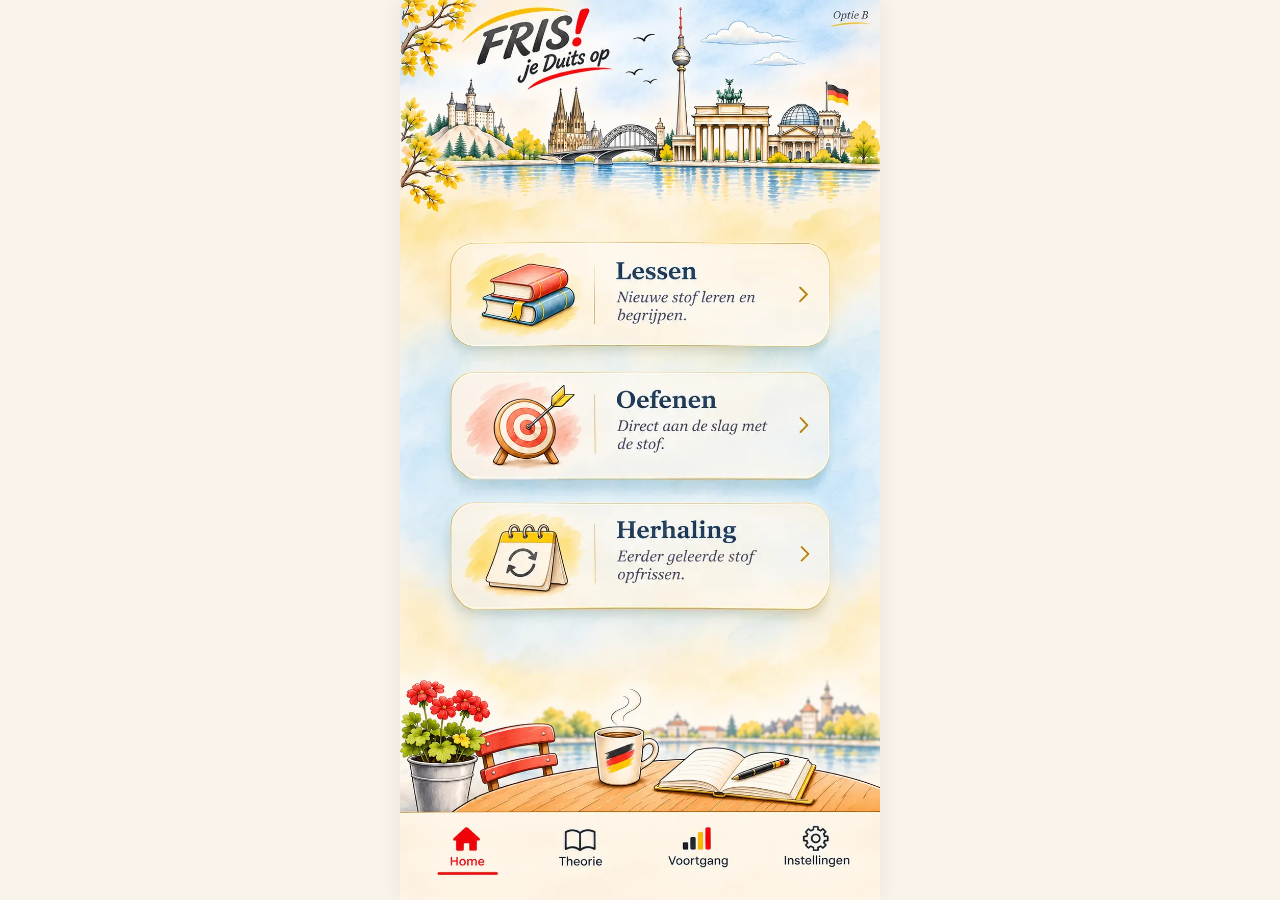
==== preview/optie-b/index.html @ 2704465d "Restore approved FRIS A and B layouts; revert unintended visual redesign" ====
<!doctype html>
<html lang="nl">
<head>
<meta charset="utf-8">
<meta name="viewport" content="width=device-width,initial-scale=1">
<meta name="color-scheme" content="light">
<title>FRIS! je Duits op — Optie B</title>
<style>
:root{font-family:Arial,Helvetica,sans-serif;color:#181818;background:#f2f0e9;font-synthesis:none}
*{box-sizing:border-box}body{margin:0;min-height:100dvh;display:flex;justify-content:center;align-items:flex-start}
.phone{width:min(100%,480px);min-height:100dvh;background:#fffaf1;display:flex;flex-direction:column;overflow:hidden;box-shadow:0 0 40px #0001}
button,select{font:inherit}button{cursor:pointer}button:focus-visible,select:focus-visible{outline:3px solid #e8b500;outline-offset:3px}
header.hero{height:clamp(216px,58vw,282px);max-height:282px;position:relative;overflow:hidden;flex-shrink:0;background:#fffaf1}
.hero-art{width:100%;height:100%;display:block}
.brand{position:absolute;z-index:2;left:15%;top:6%;transform:rotate(-7deg);line-height:.9;white-space:nowrap}
.brand strong{font-family:Arial Black,Arial,sans-serif;font-weight:1000;font-style:italic;font-size:clamp(42px,11vw,66px);letter-spacing:-4px;text-shadow:1px 1px #222}
.brand strong i{color:#df1014;font-style:normal}.brand small{display:block;margin:4px 0 0 33%;font-family:"Segoe Print","Comic Sans MS",cursive;font-weight:900;font-style:italic;font-size:clamp(16px,5vw,24px);transform:rotate(-3deg)}.brand:before{content:"";position:absolute;top:-6px;left:-17px;width:80%;height:13px;border-top:7px solid #ffbf00;border-radius:75% 65% 0 0;transform:rotate(-6deg)}.brand:after{content:"";position:absolute;bottom:-10px;left:36%;width:64%;height:10px;border-top:5px solid #e51b23;border-radius:70% 40% 0 0;transform:rotate(-7deg)}
main{flex:1;min-height:0;padding:0;display:flex;flex-direction:column}
.home-panel{display:flex;flex-direction:column;flex:1;min-height:0}
.greeting{text-align:center;padding:7px 14px 5px}.greeting h1{font-family:"Segoe Script","Segoe Print","Brush Script MT","Comic Sans MS",cursive;font-size:clamp(34px,9vw,51px);font-style:italic;line-height:1.3;margin:0;color:#0b0b0b;font-weight:900;letter-spacing:-2px}.greeting h1:after{content:"";display:block;width:34%;border-top:5px solid #e52222;margin:-1px auto 5px;transform:rotate(-4deg);border-radius:100%}.greeting p{font-size:clamp(13px,3.5vw,17px);color:#444;margin:4px 0 0;line-height:1.4}
.home-actions{display:grid;grid-template-columns:repeat(3,minmax(0,1fr));gap:0;padding:18px 10px 8px;align-items:start}
.home-action{display:flex;flex-direction:column;align-items:center;min-width:0;border:0;background:transparent;color:#0b0b0b;padding:0 2px;gap:3px}
.home-action:hover .tile-illustration{transform:scale(1.055)}.home-action:active .tile-illustration{transform:scale(.97)}
.tile-illustration{width:100%;height:clamp(104px,31vw,150px);transition:transform .15s;display:block;filter:drop-shadow(1px 2px 0 #7772)}
.tile-label{font-family:"Segoe Script","Segoe Print","Brush Script MT","Comic Sans MS",cursive;font-size:clamp(21px,5.8vw,31px);font-style:italic;font-weight:900;white-space:nowrap;letter-spacing:-1px;line-height:1.3}
.tile-underline{height:5px;width:68%;border-top:5px solid #f8b900;border-radius:100%;transform:rotate(-4deg)}.home-action.red .tile-underline{border-color:#eb2629}
.progress-wrap{display:flex;align-items:center;gap:10px;padding:13px 28px 5px;margin-top:auto}
.progress-label{white-space:nowrap;font-size:clamp(12px,3.2vw,16px);color:#454545}.progress-track{flex:1;min-width:30px;height:11px;border-radius:12px;background:#d9d6d1;overflow:hidden}.progress-fill{height:100%;width:9%;background:#ffc400;border-radius:12px}.progress-value{font-weight:900;font-size:21px;min-width:42px;text-align:right}
.footer-illustration{height:clamp(130px,37vw,188px);width:100%;display:block;margin-top:5px}
.nav{display:grid;grid-template-columns:repeat(5,minmax(0,1fr));gap:0;background:#fffaf3;border-top:1px solid #e0d5c3;padding:9px 6px max(8px,env(safe-area-inset-bottom));flex-shrink:0}
.nav button{min-width:0;border:0;background:transparent;color:#111;display:flex;flex-direction:column;align-items:center;gap:2px;padding:2px 0 5px;font-size:clamp(10px,2.9vw,14px);font-weight:600;position:relative}
.nav button svg{width:clamp(25px,7vw,35px);height:clamp(25px,7vw,35px);stroke:#131313;stroke-width:2;fill:none;stroke-linecap:round;stroke-linejoin:round}
.nav button.active{color:#e11b20}.nav button.active svg{stroke:#e11b20;fill:#e11b20}.nav button.active:after{content:"";position:absolute;bottom:-4px;height:4px;width:75%;background:#e11b20;border-radius:5px}
.nav button[data-nav="progress"] svg rect:nth-child(2){fill:#f5b900;stroke:#f5b900}.nav button[data-nav="progress"] svg rect:nth-child(3){fill:#e11b20;stroke:#e11b20}
.page-inner{padding:20px 22px;flex:1}.page-inner h1{font-size:24px;margin:0 0 17px}.back{border:0;background:none;padding:5px 0 17px;color:#5d5851;font-size:15px}
.skill{width:100%;display:flex;align-items:center;gap:15px;border:1px solid #ded8cb;border-radius:12px;background:#fff;padding:13px;text-align:left;font-size:17px;font-weight:700;margin-bottom:10px;color:#292929}.skill:hover{background:#fff3d4}.symbol{width:28px;display:flex;align-items:center;justify-content:center}.symbol svg{width:26px;height:26px}.chev{margin-left:auto;font-size:25px;color:#999}
.field{width:100%;padding:12px;border:1px solid #cfcac1;border-radius:9px;background:#fff;color:#272727;margin:0 0 14px}
.subtle{border:1px solid #e6dac2;background:#fff7e9;border-radius:10px;padding:13px;margin-bottom:16px}.subtle-header{display:flex;align-items:center;justify-content:space-between;gap:10px}.subtle-header strong{font-size:14px}.setting-mode{width:130px;background:white;border:1px solid #ddd1bd;border-radius:8px;padding:7px}
.extra{padding-top:12px}.extra label{font-size:13px;color:#555;display:block;margin:8px 0}.check-row{display:grid;grid-template-columns:1fr 1fr;gap:5px}.check-row label{margin:0;padding:6px;background:#fff;border:1px solid #eee}.check-row input{accent-color:#db1d21}
.primary{background:#da1c22;color:white;width:100%;border:0;border-radius:9px;padding:14px;font-weight:700}.summary{background:#fff2d8;border-radius:10px;padding:16px;line-height:1.8}.summary strong{display:block}.muted,.note,.tiny{color:#626262}.note{font-size:14px;line-height:1.5}.tiny{font-size:12px}
@media(min-width:650px){body{padding:18px}.phone{min-height:820px;border:1px solid #e3ded4;border-radius:20px}}
@media(max-height:710px){header.hero{height:190px}.home-actions{padding-top:5px}.tile-illustration{height:100px}.footer-illustration{height:110px}.greeting h1{font-size:34px}.greeting p{font-size:13px}}
</style>



<style id="approved-art">
header.hero{height:auto;aspect-ratio:1024/442;max-height:none;flex-shrink:0}
.hero-photo{display:block;width:100%;height:100%;object-fit:fill}
.home-panel{background:#fffaf1}
.home-actions{padding:12px 13px 8px;gap:4px}
.tile-illustration{width:100%;height:auto;aspect-ratio:341/274;object-fit:contain;filter:none}
.footer-illustration{display:block;width:100%;height:auto;aspect-ratio:1024/274;object-fit:cover;margin-top:5px}
.greeting{padding:8px 12px 0}
.greeting h1{font-family:"Segoe Script","Brush Script MT","Comic Sans MS",cursive;font-weight:900;font-style:italic;font-size:clamp(34px,9vw,52px)}
.tile-label{font-family:"Segoe Script","Brush Script MT","Comic Sans MS",cursive}
.home-action{min-height:0}
.progress-wrap{margin-top:auto;padding:14px 28px 9px}
@media(max-height:720px){header.hero{height:auto}.footer-illustration{height:auto}.tile-illustration{height:auto}}
</style>

<style id="navigation-art">
.nav{position:relative;display:grid;grid-template-columns:repeat(5,minmax(0,1fr));width:100%;height:auto;aspect-ratio:1024/141;padding:0;border:0;background:#fffaf3 url("../art/desk.webp") center/100% 100% no-repeat;gap:0}
.nav button{position:relative;height:100%;padding:0;background:transparent;border:0;border-radius:0;opacity:1;color:transparent}
.nav button svg,.nav button span{visibility:hidden}
.nav button.active{background:transparent;color:transparent}
.nav button.active:after{display:none}
.nav button:focus-visible{outline:3px solid #e51c23;outline-offset:-5px}
@media(min-width:650px){.nav{border-radius:0 0 18px 18px}}
</style>
<style id="clean-main-buttons">
/* Eenvoudige zelfstandige hoofdknoppen; header en footer blijven origineel. */
.home-actions{display:grid;grid-template-columns:repeat(3,minmax(0,1fr));gap:12px;padding:18px 17px 12px}
.home-action{display:flex;flex-direction:column;align-items:center;justify-content:center;gap:9px;min-width:0;min-height:143px;padding:13px 5px 12px;border:1.5px solid #ded6c4;border-radius:13px;background:#fffdf7;box-shadow:0 3px 0 #e8dfce;color:#242424}
.home-action:hover{background:#fff5df;border-color:#c9ae64}
.home-action:active{transform:translateY(2px);box-shadow:0 1px 0 #e8dfce}
.tile-icon{display:block;width:clamp(49px,15vw,66px);height:clamp(49px,15vw,66px);flex-shrink:0}
.tile-label{font-family:Arial,Helvetica,sans-serif;font-weight:750;font-style:normal;font-size:clamp(14px,3.7vw,18px);letter-spacing:0}
.tile-underline{width:32%;height:3px;border:0;background:#f0bd17;border-radius:4px;transform:none}
.home-action.red .tile-underline{background:#e12a2c}
@media(max-width:360px){.home-actions{gap:7px;padding-inline:10px}.home-action{min-height:121px;padding:9px 2px}.tile-icon{width:47px;height:47px}.tile-label{font-size:13px}}
@media(max-height:720px){.home-actions{padding-top:6px;padding-bottom:6px}.home-action{min-height:105px;gap:3px}.tile-icon{width:40px;height:40px}}
</style><style id="warm-reference-background">:root{background:#f3ebdf}.phone,.home-panel,header.hero{background-color:#fcf6eb}.page-inner{background-color:#fcf6eb}.home-action{background:#fff9ed}.home-action:hover{background:#fff0d3}</style><link rel="preconnect" href="https://fonts.googleapis.com">
<link rel="preconnect" href="https://fonts.gstatic.com" crossorigin>
<link href="https://fonts.googleapis.com/css2?family=Kaushan+Script&family=Roboto:wght@400;500&display=swap" rel="stylesheet">
<style id="reference-greeting-typography">
.greeting{padding:8px 8px 2px}
.greeting h1{
  font-family:"Caveat Brush","Segoe Print",cursive;
  font-size:clamp(43px,11vw,62px);
  font-weight:400;
  font-style:normal;
  letter-spacing:-.6px;
  line-height:1.12;
  transform:rotate(-1deg);
}
.greeting h1:after{width:30%;border-top:5px solid #e92327;margin:0 auto 8px;transform:rotate(-4deg)}
.greeting p{
  font-family:Roboto,Arial,Helvetica,sans-serif;
  font-weight:400;
  font-style:normal;
  font-size:clamp(13px,3.2vw,16px);
  letter-spacing:0;
  line-height:1.35;
  color:#444;
  margin:4px 0 0;
}
@media(max-height:710px){.greeting h1{font-size:clamp(39px,9vw,50px)}.greeting p{font-size:13px}}
</style>
<style id="footer-docking">
/* Footer rests directly on the five-button bottom bar, independent of viewport height. */
.phone{display:flex;flex-direction:column}
main#content{flex:1 1 auto;min-height:0;display:flex;flex-direction:column}
.home-panel{display:flex;flex-direction:column;flex:1}
.footer-illustration{display:block;width:100%;height:auto;flex-shrink:0;margin-top:auto;margin-bottom:0;vertical-align:bottom}
.nav{flex-shrink:0;margin-top:0}
@media(max-height:710px){.footer-illustration{margin-top:auto}}
</style><style id="reference-brush-lettering">
/* The sample uses broad, connected brush lettering, not block/Comic Sans. */
.greeting h1{
  font-family:"Kaushan Script","Segoe Script",cursive;
  font-size:clamp(38px,9.4vw,54px);
  font-weight:400;
  font-style:normal;
  letter-spacing:-1.4px;
  line-height:1.32;
  transform:rotate(-1.4deg);
  white-space:nowrap;
}
.tile-label{
  font-family:"Kaushan Script","Segoe Script",cursive;
  font-weight:400;
  font-style:normal;
  font-size:clamp(16px,4vw,22px);
  line-height:1.3;
  letter-spacing:-.7px;
  white-space:nowrap;
}
.greeting p{
  font-family:Roboto,Arial,Helvetica,sans-serif;
  font-weight:400;
  font-size:clamp(13px,3.2vw,16px);
  letter-spacing:0;
  transform:none;
}
@media(max-width:360px){
  .greeting h1{font-size:clamp(33px,9.2vw,40px)}
  .tile-label{font-size:clamp(14px,4vw,17px)}
}
</style><style id="exact-original-lettering">
/* Exact pixels of the original AI illustration, not an assumed font match. */
.greeting h1.exact-heading{display:block;width:52%;margin:0 auto 5px;line-height:0;transform:none;letter-spacing:normal;font-size:initial}
.greeting h1.exact-heading:after{display:none}
.greeting h1.exact-heading img{display:block;width:100%;height:auto}
.greeting p.exact-subtitle{display:block;width:91%;margin:4px auto 0;line-height:0;font-size:initial}
.greeting p.exact-subtitle img{display:block;width:100%;height:auto}
.home-action .tile-label.exact-label{display:block;width:100%;height:auto;line-height:0;white-space:normal}
.home-action .tile-label.exact-label img{display:block;width:100%;height:auto;object-fit:contain}
.home-action .tile-underline{display:none}
</style><style id="fris-approved-2026-home">
/* Screens are functional HTML. Only individual artwork sections use raster illustrations. */
:root {color-scheme:light;background:#f9f3eb}
html,body{margin:0;min-height:100%;background:#f9f3eb}
.phone{width:min(100%,480px);height:100dvh;min-height:0;display:flex;flex-direction:column;background:#fcf6ef}
header.hero{width:100%;height:auto;max-height:none;aspect-ratio:941/462;overflow:hidden;flex:0 0 auto;background:transparent}
header.hero .hero-photo{width:100%;height:100%;display:block;object-fit:fill}
main#content{flex:1 1 auto;min-height:0;overflow:auto;padding:0;display:flex;flex-direction:column;background:#fcf6ef}
.home-panel{display:flex;flex-direction:column;flex:1 0 auto;min-height:100%;background:#fcf6ef}
.home-top-space{height:clamp(28px,7dvh,86px);flex:0 0 auto}
.home-actions{display:grid;grid-template-columns:repeat(3,minmax(0,1fr));align-items:center;gap:0;width:100%;padding:0 11px;margin:0;background:transparent}
.home-action{display:block;width:100%;height:auto;min-width:0;min-height:0;border:0;border-radius:0;box-shadow:none;background:transparent;padding:0;margin:0;outline-offset:-3px;cursor:pointer;transform:none}
.home-action img{width:100%;height:auto;display:block;object-fit:contain;transition:transform .15s;filter:none}
.home-action:hover,.home-action:active{background:transparent;box-shadow:none;transform:none}
.home-action:hover img{transform:scale(1.02)}
.home-action:active img{transform:scale(.98)}
.home-fill-space{flex:1 0 12px;min-height:12px}
.home-footer{width:100%;height:auto;aspect-ratio:941/289;object-fit:cover;display:block;flex:0 0 auto;margin:0;padding:0;vertical-align:bottom}
.nav{width:100%;height:auto;aspect-ratio:941/215;flex:0 0 auto;display:grid;grid-template-columns:repeat(4,minmax(0,1fr));align-items:stretch;border:0;padding:0;margin:0;gap:0;border-radius:0;background:#fcf6ef}
.nav.on-home{background:#fcf6ef url("../art/2026-home-navigation.webp") center/100% 100% no-repeat}
.nav button{width:100%;height:100%;border:0;background:none;border-radius:0;opacity:1;display:flex;align-items:center;justify-content:center;gap:3px;flex-direction:column;color:#272a2b;font-size:clamp(11px,2.9vw,14px);font-weight:600;padding:0}
.nav button svg{width:clamp(28px,8vw,36px);height:clamp(28px,8vw,36px);stroke:#262a2b;stroke-width:2;fill:none;stroke-linecap:round;stroke-linejoin:round;visibility:visible}
.nav button.active{color:#e31920;background:transparent}
.nav button.active svg{stroke:#e31920;fill:none}
.nav button.active:after{display:none}
.nav.on-home button,.nav.on-home button.active{color:transparent;background:transparent}
.nav.on-home button svg,.nav.on-home button span{visibility:hidden}
.nav button:focus-visible{outline:2px solid #e31920;outline-offset:-3px}
.page-inner{background:#fcf6ef}
@media(min-width:650px){body{padding:0}.phone{border:0;border-radius:0;box-shadow:0 0 24px #0001;min-height:0}.nav{border-radius:0}}
@media(max-height:740px){.home-top-space{height:clamp(15px,3dvh,35px)}}
@media(prefers-reduced-motion:reduce){.home-action img{transition:none}}
</style><style id="fris-inner-navigation-fix">
/* Keep illustrated footer/nav artwork exclusive to the home screen. */
.nav:not(.on-home){background:#fcf6ef none!important}
.nav:not(.on-home) button span,.nav:not(.on-home) button svg{visibility:visible}
.nav:not(.on-home) button{color:#272a2b}
.nav:not(.on-home) button.active{color:#e31920}
.nav:not(.on-home) button.active svg{stroke:#e31920}
</style>
<style id="fris-first-variant-20261121">
/* Eerste besproken variant: doorlopende aquarelsfeer, drie rijen met illustratie en uitleg. */
.phone{background:#fcf7ee}
.home-panel{background:linear-gradient(180deg,#f6f6ef 0%,#faf2e5 42%,#f8ecd9 85%,#fcf6ef 100%);min-height:100%;justify-content:space-between}
.home-actions.fris-editorial-actions{display:flex;flex-direction:column;align-items:stretch;gap:0;width:100%;padding:0 24px;margin:0;flex:1 0 auto;background:transparent}
.home-actions.fris-editorial-actions .home-action{display:grid;grid-template-columns:minmax(0,28%) minmax(0,1fr);align-items:center;gap:14px;min-height:clamp(78px,16dvh,112px);padding:5px 4px;background:transparent;box-shadow:none;border:0;border-radius:0;border-bottom:1px solid rgba(148,109,60,.25);text-align:left;color:#263b54;transform:none;overflow:hidden}
.home-actions.fris-editorial-actions .home-action:last-child{border-bottom:0}
.home-actions.fris-editorial-actions .home-action img{display:block;width:100%;height:auto;max-height:92px;object-fit:contain;mix-blend-mode:multiply;filter:none}
.fris-action-copy{display:flex;flex-direction:column;gap:4px;justify-content:center;line-height:1.12}
.fris-action-copy strong{font:700 clamp(20px,5.4vw,28px)/1.10 Georgia,"Times New Roman",serif;letter-spacing:-.6px;color:#293f5b}
.fris-action-copy em{font:italic clamp(11px,3.1vw,15px)/1.35 Georgia,"Times New Roman",serif;color:#5a5360}
.home-panel .home-fill-space{display:none}
.home-panel .home-footer{width:100%;height:auto;aspect-ratio:941/289;object-fit:cover;flex:0 0 auto;display:block;margin:0}
.nav.on-home{background-color:#fcf6ed}
@media(max-width:390px){
 .home-actions.fris-editorial-actions{padding:0 15px}
 .home-actions.fris-editorial-actions .home-action{grid-template-columns:28% 1fr;gap:10px;min-height:82px}
 .fris-action-copy strong{font-size:clamp(19px,5.3vw,24px)}
 .fris-action-copy em{font-size:clamp(11px,3vw,13px)}
}
@media(max-height:700px){
 .home-actions.fris-editorial-actions .home-action{min-height:76px}
 .home-actions.fris-editorial-actions .home-action img{max-height:76px}
}
@media(prefers-reduced-motion:reduce){.home-actions.fris-editorial-actions .home-action img{transition:none}}
</style><style id="fris-responsive-watercolor">
/* The approved image fills any portrait phone; protect icons and text from distortion. */
.phone{height:100dvh;min-height:0;overflow:hidden;background:#faf4eb}
main#content:has(.fris-full-composition){flex:1 1 auto;min-height:0;height:100%;overflow:hidden;background:#faf4eb}
.phone:has(.fris-full-composition)>header.hero,
.phone:has(.fris-full-composition)>nav.nav{display:none!important}
.fris-full-composition{height:100%;min-height:0;width:100%;position:relative;overflow:hidden;background:#faf3e6}
#fris-home-canvas{width:100%;height:100%;display:block}
.fris-hotspot{position:absolute;left:4%;width:92%;border:0;padding:0;background:transparent;cursor:pointer;z-index:3}
.fris-hotspot:hover{background:rgba(255,198,65,.055)}
.fris-hotspot:active{background:rgba(220,38,40,.08)}
.fris-hotspot:focus-visible{outline:3px solid #d52429;outline-offset:-3px;border-radius:7px}
.fris-bottom-hotspot{width:25%;left:0}
.fris-bottom-hotspot:nth-of-type(5){left:25%}
.fris-bottom-hotspot:nth-of-type(6){left:50%}
.fris-bottom-hotspot:nth-of-type(7){left:75%}
/* Inner pages use the same painted paper, navy serif text and warm gold accents. */
.phone:not(:has(.fris-full-composition)) header.hero{height:clamp(132px,20dvh,178px);max-height:178px;aspect-ratio:auto;flex:0 0 auto;background:#f6ede0}
.phone:not(:has(.fris-full-composition)) header.hero .hero-photo{width:100%;height:100%;object-fit:cover;object-position:center top}
.phone:not(:has(.fris-full-composition)) main#content{overflow-y:auto;min-height:0;background:radial-gradient(ellipse at 6% 2%,rgba(233,197,131,.22),transparent 50%),radial-gradient(ellipse at 97% 96%,rgba(179,203,188,.18),transparent 58%),#fbf4e9}
.phone:not(:has(.fris-full-composition)) .page-inner{background:transparent;padding:18px 22px 26px;color:#263d55}
.page-inner h1{font:700 clamp(25px,6.5vw,32px)/1.22 Georgia,'Times New Roman',serif;color:#283e58;margin:2px 0 18px}
.back{font:400 15px Georgia,serif;color:#75634e;padding:4px 0 17px}
.skill{border:0;border-bottom:1px solid rgba(151,111,65,.3);border-radius:0;box-shadow:none;background:transparent;padding:16px 6px;font:700 clamp(17px,4.7vw,20px)/1.2 Georgia,serif;color:#2b435d;margin:0}
.skill:hover{background:rgba(255,234,185,.28)}
.skill .symbol{color:#8a6136}
.chev{color:#b29366}
.field,.setting-mode{background:rgba(255,251,244,.77);border:1px solid #dac7a9;border-radius:6px;color:#2e4156}
.subtle,.summary{background:rgba(255,249,238,.62);border:1px solid rgba(173,138,95,.4);border-radius:7px;color:#2e4054}
.primary{border-radius:7px;background:#2d4965;color:white}
.primary:hover{background:#1c344c}
.note,.muted,.tiny{color:#655e57}
.phone:not(:has(.fris-full-composition)) .nav:not(.on-home){height:clamp(66px,9dvh,84px);aspect-ratio:auto;background:rgba(253,247,237,.98)!important;border-top:1px solid rgba(166,133,93,.4);flex:0 0 auto}
.phone:not(:has(.fris-full-composition)) .nav button{font-family:Georgia,'Times New Roman',serif;font-weight:400;font-size:clamp(11px,3vw,14px);gap:1px}
.phone:not(:has(.fris-full-composition)) .nav button.active{color:#284867;background:rgba(202,220,230,.4)}
.phone:not(:has(.fris-full-composition)) .nav button.active svg{stroke:#284867}
@media(min-width:650px){.phone{max-width:480px;height:100dvh;border-radius:0}}
</style>
<style id="fris-inner-watercolor-20261121">
/* Compact approved skyline artwork, no top-right duplicate Home action. */
.phone:not(:has(.fris-full-composition)) header.hero{
  height:clamp(112px,16dvh,155px);
  max-height:155px;
  flex:0 0 auto;
  aspect-ratio:auto;
  background:#e8e7dc url('../art/fris-inner-header.webp') center top / cover no-repeat !important;
  border-bottom:0;
}
.phone:not(:has(.fris-full-composition)) header.hero .hero-photo{display:none}
.phone:not(:has(.fris-full-composition)) .page-inner{
 background:radial-gradient(ellipse at 6% 10%,rgba(228,193,136,.19),transparent 45%),
            radial-gradient(ellipse at 98% 96%,rgba(194,210,199,.21),transparent 55%),#faf2e6;
 padding:14px 18px 24px;
}
.fris-inner-intro{display:flex;align-items:center;gap:12px;margin:0 0 18px;padding:2px 0 13px;border-bottom:1px solid rgba(171,128,77,.30)}
.fris-inner-intro img{width:clamp(49px,13vw,64px);height:clamp(49px,13vw,64px);object-fit:contain;mix-blend-mode:multiply;flex:0 0 auto}
.fris-inner-intro .fris-inner-title{display:flex;flex-direction:column;min-width:0;gap:3px}
.fris-inner-intro h1{margin:0;font:700 clamp(23px,6.3vw,30px)/1.12 Georgia,'Times New Roman',serif;color:#233c5a}
.fris-inner-intro p{margin:0;font:italic clamp(12px,3.2vw,15px)/1.23 Georgia,'Times New Roman',serif;color:#605869}
.phone:not(:has(.fris-full-composition)) .back{padding:1px 0 11px}
.phone:not(:has(.fris-full-composition)) .skill{padding:15px 6px;gap:12px}
@media(max-height:650px){.phone:not(:has(.fris-full-composition)) header.hero{height:100px}.fris-inner-intro{margin-bottom:10px;padding-bottom:8px}}
</style>
<style id="fris-unified-bottom-navigation">
/* Reuse the actual approved home-page navigation artwork, not substitute icons. */
.phone:not(:has(.fris-full-composition)) nav.nav:not(.on-home){
 display:grid!important;
 grid-template-columns:repeat(4,minmax(0,1fr))!important;
 width:100%;
 height:auto!important;
 aspect-ratio:1024 / 138!important;
 min-height:0!important;
 padding:0!important;
 gap:0!important;
 border:0!important;
 flex:0 0 auto!important;
 background-color:#faf3e8!important;
 background-image:url('../art/fris-approved-watercolor.webp')!important;
 background-position:center bottom!important;
 background-size:100% auto!important;
 background-repeat:no-repeat!important;
 box-shadow:none!important;
 border-radius:0!important;
}
.phone:not(:has(.fris-full-composition)) nav.nav:not(.on-home) button{
 position:relative;
 padding:0!important;
 margin:0!important;
 width:100%;
 height:100%;
 background:transparent!important;
 border:0!important;
 border-radius:0!important;
 box-shadow:none!important;
 color:transparent!important;
}
.phone:not(:has(.fris-full-composition)) nav.nav:not(.on-home) button svg,
.phone:not(:has(.fris-full-composition)) nav.nav:not(.on-home) button span{
 visibility:hidden!important;
}
.phone:not(:has(.fris-full-composition)) nav.nav:not(.on-home) button:after{display:none!important}
.phone:not(:has(.fris-full-composition)) nav.nav:not(.on-home) button:focus-visible{
 outline:3px solid #db2126!important;outline-offset:-4px;border-radius:9px!important
}
</style>
<style id="fris-inner-typography-and-correct-header">
/* The top artwork comes from the same image as HOME and contains no page name. */
.phone:not(:has(.fris-full-composition)) header.hero{
 background-image:url('../art/fris-approved-watercolor.webp')!important;
 background-position:center top!important;
 background-size:100% auto!important;
 background-repeat:no-repeat!important;
 background-color:#e9ecdf!important;
 height:clamp(135px,39vw,178px)!important;
 max-height:178px!important;
}
/* Page names belong only below the skyline, never baked into the header. */
.phone:not(:has(.fris-full-composition)) .page-inner{
 padding:clamp(23px,5.8vw,31px) 20px 28px!important;
 font-family:Georgia,'Times New Roman',serif;
 font-size:clamp(13px,3.6vw,16px);
 line-height:1.38;
}
.phone:not(:has(.fris-full-composition)) .fris-inner-intro{
 gap:10px;
 padding:0 0 15px;
 margin:0 0 17px;
 border-bottom:1px solid rgba(165,126,78,.25);
 align-items:center;
}
.phone:not(:has(.fris-full-composition)) .fris-inner-intro img{
 width:clamp(45px,12vw,56px);
 height:clamp(45px,12vw,56px);
}
.phone:not(:has(.fris-full-composition)) .fris-inner-intro h1{
 font:700 clamp(20px,5.5vw,25px)/1.12 Georgia,'Times New Roman',serif!important;
 letter-spacing:0;
 color:#293d57;
}
.phone:not(:has(.fris-full-composition)) .fris-inner-intro p{
 font:italic clamp(12px,3.1vw,14px)/1.27 Georgia,'Times New Roman',serif!important;
 color:#645e63;
}
.phone:not(:has(.fris-full-composition)) .skill{
 font:700 clamp(16px,4.25vw,19px)/1.22 Georgia,'Times New Roman',serif!important;
 padding:13px 6px;
}
.phone:not(:has(.fris-full-composition)) .field,
.phone:not(:has(.fris-full-composition)) .setting-mode,
.phone:not(:has(.fris-full-composition)) .subtle,
.phone:not(:has(.fris-full-composition)) .subtle label,
.phone:not(:has(.fris-full-composition)) .primary,
.phone:not(:has(.fris-full-composition)) .note,
.phone:not(:has(.fris-full-composition)) .summary{
 font-family:Georgia,'Times New Roman',serif;
}
@media(max-height:700px){
 .phone:not(:has(.fris-full-composition)) header.hero{height:clamp(105px,32vw,145px)!important}
 .phone:not(:has(.fris-full-composition)) .page-inner{padding-top:20px!important}
}
</style>
<style id="fris-option-b-independent">
/* A and B coexist: this file is published at /optie-b/, A remains untouched. */
.phone.fris-b-theme{height:100dvh;min-height:0;overflow:hidden;background:#fff6e9}
.phone.fris-b-theme:has(.fris-b-composition)>header.hero{display:none!important}
.phone.fris-b-theme main#content:has(.fris-b-composition){flex:1 1 auto;height:100%;min-height:0;display:block;overflow-y:auto;overflow-x:hidden;background:#fff3e4}
.phone.fris-b-theme .fris-b-composition{position:relative;width:100%;height:100%;min-height:0;background:#fff2df}
.phone.fris-b-theme #fris-b-canvas{display:block;width:100%;height:auto;max-width:100%}
.phone.fris-b-theme .fris-b-tap{position:absolute;left:4%;width:92%;border:0;box-shadow:none;background:transparent;padding:0;margin:0;z-index:4;cursor:pointer}
.phone.fris-b-theme .fris-b-tap:hover{background:rgba(242,185,66,.08)}
.phone.fris-b-theme .fris-b-tap:focus-visible{outline:3px solid #ec2425;outline-offset:-3px;border-radius:6px}
/* Reusable navigation matches the graphic of option B while remaining truly interactive. */
.phone.fris-b-theme nav.nav,.phone.fris-b-theme nav.nav.on-home,
.phone.fris-b-theme nav.nav:not(.on-home){
 display:grid!important;grid-template-columns:repeat(4,minmax(0,1fr))!important;
 width:100%;height:clamp(71px,9.2dvh,88px)!important;min-height:71px!important;
 flex:0 0 auto!important;aspect-ratio:auto!important;gap:0!important;
 padding:6px 2px max(7px,env(safe-area-inset-bottom))!important;
 border:0!important;border-top:1px solid rgba(169,133,97,.22)!important;
 background:#fff9f2!important;background-image:none!important;box-shadow:none!important;
}
.phone.fris-b-theme nav.nav button,
.phone.fris-b-theme nav.nav:not(.on-home) button{
 color:#2b2b2b!important;font:500 clamp(10px,3.4vw,15px)/1.12 Arial,Helvetica,sans-serif!important;
 display:flex!important;flex-direction:column!important;align-items:center!important;justify-content:center!important;
 padding:4px 0 7px!important;background:transparent!important;border:0!important;
 gap:2px!important;border-radius:0!important;box-shadow:none!important;
}
.phone.fris-b-theme nav.nav button svg,.phone.fris-b-theme nav.nav:not(.on-home) button svg{
 visibility:visible!important;display:block!important;width:clamp(24px,7.5vw,35px)!important;height:clamp(24px,7.5vw,35px)!important;
 stroke:#303030!important;fill:none!important;stroke-width:2!important;
}
.phone.fris-b-theme nav.nav button span,.phone.fris-b-theme nav.nav:not(.on-home) button span{
 visibility:visible!important;display:block!important;line-height:1.15!important
}
.phone.fris-b-theme nav.nav button.active,
.phone.fris-b-theme nav.nav:not(.on-home) button.active{color:#e91519!important}
.phone.fris-b-theme nav.nav button.active svg,
.phone.fris-b-theme nav.nav:not(.on-home) button.active svg{stroke:#ee1b20!important}
.phone.fris-b-theme nav.nav button[data-nav="home"].active svg{fill:#ee1b20!important}
.phone.fris-b-theme nav.nav button.active:after,
.phone.fris-b-theme nav.nav:not(.on-home) button.active:after{
 content:""!important;display:block!important;position:absolute!important;
 bottom:0!important;left:22%!important;width:56%!important;height:3px!important;
 background:#e91b1f!important;border-radius:5px!important;
}
/* Supporting pages inherit the new sharper identity, not A's skyline or artwork. */
.phone.fris-b-theme:not(:has(.fris-b-composition))>header.hero{
 display:block!important;
 height:clamp(140px,40vw,170px)!important;max-height:170px!important;
 background:#f8f3e9 url('../art/fris-optie-b.webp') center top / 100% auto no-repeat!important;
}
.phone.fris-b-theme>header.hero .hero-photo{display:none!important}
.phone.fris-b-theme:not(:has(.fris-b-composition)) main#content{
 min-height:0;flex:1 1 auto;overflow-y:auto;
 background:#fff7eb!important;
}
.phone.fris-b-theme:not(:has(.fris-b-composition)) .page-inner{
 padding:26px 21px 30px!important;background:linear-gradient(165deg,#fff6e6,#fff9f1)!important;
 color:#2b3f58;font:400 clamp(13px,3.6vw,16px)/1.4 Georgia,'Times New Roman',serif
}
.phone.fris-b-theme .fris-inner-intro{margin-bottom:18px;padding-bottom:16px;border-color:rgba(165,126,77,.28)}
.phone.fris-b-theme .fris-inner-intro h1{
 color:#263f5d;font:700 clamp(22px,5.5vw,27px)/1.14 Georgia,'Times New Roman',serif!important;
}
.phone.fris-b-theme .fris-inner-intro p{font:italic clamp(12px,3.2vw,14px)/1.27 Georgia,serif!important}
.phone.fris-b-theme .skill{border-bottom:1px solid #dec7a8;color:#2b4059;font-size:clamp(16px,4vw,19px)!important}
@media(min-width:650px){.phone.fris-b-theme{max-width:480px}}
</style>
<style id="fris-b-no-scrollbar">
/* Option B displays no scroll tracks. Short devices can still scroll by touch. */
.phone.fris-b-theme,
.phone.fris-b-theme main#content,
.phone.fris-b-theme .fris-b-composition{
 scrollbar-width:none!important;
 -ms-overflow-style:none!important;
}
.phone.fris-b-theme::-webkit-scrollbar,
.phone.fris-b-theme main#content::-webkit-scrollbar,
.phone.fris-b-theme .fris-b-composition::-webkit-scrollbar{
 display:none!important;
 width:0!important;
 height:0!important;
}
</style>
<style id="fris-b-refined-navigation">
/* Light, compact four-button navigation. A remains unchanged. */
.phone.fris-b-theme nav.nav,
.phone.fris-b-theme nav.nav.on-home,
.phone.fris-b-theme nav.nav:not(.on-home){
  height:clamp(56px,7.4dvh,68px)!important;
  min-height:56px!important;
  padding:3px 3px max(5px,env(safe-area-inset-bottom))!important;
  border-top:1px solid rgba(155,137,113,.17)!important;
  background:#fffaf3!important;
}
.phone.fris-b-theme nav.nav button,
.phone.fris-b-theme nav.nav:not(.on-home) button{
  font:400 clamp(10px,2.8vw,12px)/1.1 Arial,Helvetica,sans-serif!important;
  gap:1px!important;
  padding:2px 0 5px!important;
  color:#44413e!important;
}
.phone.fris-b-theme nav.nav button svg,
.phone.fris-b-theme nav.nav:not(.on-home) button svg{
  width:clamp(22px,6vw,27px)!important;
  height:clamp(22px,6vw,27px)!important;
  stroke-width:1.65!important;
  stroke:#3b3c3d!important;
}
.phone.fris-b-theme nav.nav button.active,
.phone.fris-b-theme nav.nav:not(.on-home) button.active{
  color:#ce2528!important;
  font-weight:500!important;
}
.phone.fris-b-theme nav.nav button.active svg,
.phone.fris-b-theme nav.nav:not(.on-home) button.active svg{
  stroke:#d92a2a!important;
}
.phone.fris-b-theme nav.nav button[data-nav="home"].active svg{
  fill:none!important;
}
.phone.fris-b-theme nav.nav button.active:after,
.phone.fris-b-theme nav.nav:not(.on-home) button.active:after{
  height:2px!important;
  left:33%!important;
  width:34%!important;
  bottom:0!important;
  background:#d92a2a!important;
}
</style>
<style id="fris-b-soft-gradient-footer-alignment">
/* Subtle optical separation of content and footer; no hard color band. */
.phone.fris-b-theme main#content:has(.fris-b-composition){
 background:#fff6e9!important;
}
.phone.fris-b-theme .fris-b-composition{
 background:#fff6e9!important;
}
/* All four navigation items follow identical two-row geometry. */
.phone.fris-b-theme nav.nav,
.phone.fris-b-theme nav.nav.on-home,
.phone.fris-b-theme nav.nav:not(.on-home){
  height:clamp(60px,7.7dvh,66px)!important;
  min-height:60px!important;
  padding:4px 4px max(5px,env(safe-area-inset-bottom))!important;
  background:linear-gradient(180deg,#fffaf3 0%,#fff8f0 100%)!important;
  border-top:1px solid rgba(156,135,109,.13)!important;
  align-items:stretch!important;
}
.phone.fris-b-theme nav.nav button,
.phone.fris-b-theme nav.nav:not(.on-home) button{
  display:grid!important;
  grid-template-rows:27px 15px!important;
  grid-template-columns:1fr!important;
  align-content:center!important;
  align-items:center!important;
  justify-items:center!important;
  gap:2px!important;
  padding:0 1px 3px!important;
  margin:0!important;
  line-height:1!important;
  font-size:clamp(10px,2.9vw,12px)!important;
  font-weight:400!important;
  text-align:center!important;
}
.phone.fris-b-theme nav.nav button svg,
.phone.fris-b-theme nav.nav:not(.on-home) button svg{
  width:25px!important;
  height:25px!important;
  min-height:25px!important;
  grid-row:1!important;
  grid-column:1!important;
  justify-self:center!important;
  align-self:center!important;
  stroke-width:1.65!important;
}
.phone.fris-b-theme nav.nav button span,
.phone.fris-b-theme nav.nav:not(.on-home) button span{
  display:block!important;
  height:15px!important;
  line-height:15px!important;
  grid-row:2!important;
  grid-column:1!important;
  align-self:center!important;
  justify-self:center!important;
  white-space:nowrap!important;
  text-align:center!important;
  font-family:Arial,Helvetica,sans-serif!important;
}
.phone.fris-b-theme nav.nav button.active:after,
.phone.fris-b-theme nav.nav:not(.on-home) button.active:after{
  bottom:0!important;
  width:28%!important;
  left:36%!important;
  height:2px!important;
}
</style>
<style id="fris-option-b-approved-20261121">
.phone.fris-b-theme:has(.fris-b-composition)>header.hero,.phone.fris-b-theme:has(.fris-b-composition)>nav.nav{display:none!important}
.phone.fris-b-theme main#content:has(.fris-b-composition){flex:1 1 auto!important;min-height:0!important;height:100%!important;overflow:hidden!important}
.phone.fris-b-theme .fris-b-composition{width:100%;height:100%!important;position:relative;overflow:hidden}
.phone.fris-b-theme #fris-b-canvas{width:100%!important;height:100%!important;display:block}
.phone.fris-b-theme .fris-b-composition .fris-b-tap{position:absolute!important;z-index:5!important;border:0!important;padding:0!important;background:transparent!important;cursor:pointer}
.phone.fris-b-theme:not(:has(.fris-b-composition))>header.hero{background-image:url('../art/fris-b-goedgekeurd.webp')!important}
</style>
</head>
<body>
<div class="phone fris-b-theme">
<header class="hero"><img class="hero-photo" src="../art/2026-home-header.webp" alt="FRIS! je Duits op – geïllustreerde Duitse skyline"></header>
<main id="content" aria-live="polite"></main>
<nav class="nav on-home" aria-label="Onderste navigatie">
<button type="button" data-nav="home" class="active" aria-label="Home"><svg viewBox="0 0 34 34" aria-hidden="true"><path d="M4 16 17 5l13 11v14H21V21h-8v9H4Z"/></svg><span>Home</span></button>
<button type="button" data-nav="theory" aria-label="Theorie"><svg viewBox="0 0 34 34" aria-hidden="true"><path d="M4 6q7-3 13 1v23q-6-4-13-1zM17 7q7-4 13-1v23q-7-3-13 1z"/></svg><span>Theorie</span></button>
<button type="button" data-nav="progress" aria-label="Voortgang"><svg viewBox="0 0 34 34" aria-hidden="true"><rect x="4" y="23" width="6" height="8" rx="1"/><rect x="14" y="15" width="6" height="16" rx="1"/><rect x="24" y="8" width="6" height="23" rx="1"/></svg><span>Voortgang</span></button>
<button type="button" data-nav="settings" aria-label="Instellingen"><svg viewBox="0 0 34 34" aria-hidden="true"><path d="M14 3h6l1 4 4 2 4-2 3 5-3 3v4l3 3-3 5-4-2-4 2-1 4h-6l-1-4-4-2-4 2-3-5 3-3v-4l-3-3 3-5 4 2 4-2z"/><circle cx="17" cy="17" r="5"/></svg><span>Instellingen</span></button>
</nav>
</div>
<script>
(()=>{
'use strict';
const iconPaths={
  book:'<path d="M12 7v14"/><path d="M3 18V5a2 2 0 0 1 2-2h3a4 4 0 0 1 4 4v14a4 4 0 0 0-4-4H4a1 1 0 0 1-1-1z"/><path d="M21 18V5a2 2 0 0 0-2-2h-3a4 4 0 0 0-4 4v14a4 4 0 0 1 4-4h4a1 1 0 0 0 1-1z"/>',
  headphones:'<path d="M3 14v-3a9 9 0 0 1 18 0v3"/><path d="M6 14H5a2 2 0 0 0-2 2v3a2 2 0 0 0 2 2h1v-7Z"/><path d="M18 14h1a2 2 0 0 1 2 2v3a2 2 0 0 1-2 2h-1v-7Z"/>',
  mic:'<rect x="8" y="2" width="8" height="13" rx="4"/><path d="M19 10v2a7 7 0 0 1-14 0v-2"/><path d="M12 19v3"/><path d="M8 22h8"/>',
  pencil:'<path d="M15 5 19 9"/><path d="M4 20l4-.5L19.5 8a2.12 2.12 0 0 0-3-3L5 16.5 4 20Z"/>',
  shuffle:'<path d="m18 14 4 4-4 4"/><path d="m18 2 4 4-4 4"/><path d="M2 18h2.5a6 6 0 0 0 5.5-4l4-8a6 6 0 0 1 5.5-4H22"/><path d="M2 6h2.5a6 6 0 0 1 5.5 4l4 8a6 6 0 0 0 5.5 4H22"/>'
};
function skillIcon(key){return '<svg xmlns="http://www.w3.org/2000/svg" width="24" height="24" viewBox="0 0 24 24" fill="none" stroke="currentColor" stroke-width="1.8" stroke-linecap="round" stroke-linejoin="round" aria-hidden="true">'+(iconPaths[key]||'')+'</svg>';}
const skills=[['Lezen','book'],['Luisteren','headphones'],['Spreken','mic'],['Schrijven','pencil'],['Gemengd','shuffle']];
const config={
  Lezen:{label:'Tekstsoort',items:['Alle teksten','Berichten en e-mails','Borden en instructies','Artikelen en informatie','Verhalen en chats'],methodLabel:'Begrip oefenen',methods:['Automatisch','Hoofdlijn begrijpen','Informatie zoeken','Details begrijpen','Betekenis afleiden'],sample:'Je leest een korte Duitse tekst en beantwoordt vragen over de inhoud. Je hoeft hem niet letterlijk te vertalen.'},
  Luisteren:{label:'Fragmentsoort',items:['Alle fragmenten','Gesprekken','Omroepen en aanwijzingen','Telefoon en voicemail','Verhalen en uitleg'],methodLabel:'Luisterdoel',methods:['Automatisch','Hoofdlijn begrijpen','Gerichte informatie horen','Details begrijpen','Instructies volgen'],sample:'Je luistert naar Duits en laat zien wat je hebt begrepen. Herhalen of langzamer luisteren kan afhankelijk zijn van je niveau.'},
  Spreken:{label:'Situatie',items:['Alle situaties','Dagelijks leven','Winkelen en horeca','Reizen en onderweg','Afspraken en hulp','Vrije gesprekken'],methodLabel:'Spreekvorm',methods:['Automatisch','Kort reageren','Vragen stellen','Rollenspel','Vrijuit vertellen','Uitspraak oefenen'],sample:'Je voert een korte dialoog in een herkenbare situatie. Je antwoordt in het Duits; de app helpt indien nodig.'},
  Schrijven:{label:'Schrijfdoel',items:['Alle schrijfdoelen','Korte antwoorden','Berichten en e-mails','Iets beschrijven','Vragen en verzoeken','Een mening geven','Vertalen NL → DE'],methodLabel:'Schrijfvorm',methods:['Automatisch','Woorden aanvullen','Zinnen ordenen','Schrijven met hulp','Zelfstandig schrijven','Vrij vertalen'],sample:'Je leert eerst bouwen met hulp en formuleert daarna steeds zelfstandiger. Correcte alternatieve zinnen mogen niet onterecht fout worden gerekend.'},
  Gemengd:{label:'Trainingsdoel',items:['Evenwichtig oefenen','Dagelijks Duits','Mijn aandachtspunten','Herhalen'],methodLabel:'Verdeling',methods:['Automatisch','Gelijk verdeeld','Meer begrijpen','Meer produceren'],sample:'Lezen, luisteren, spreken en schrijven wisselen elkaar af. De voortgang blijft per vaardigheid gescheiden.'}
};
const situations={
 'Dagelijks leven':['Alle situaties','Kennismaken','Familie en vrienden','Hobby’s','Een gesprek beginnen'],
 'Winkelen en horeca':['Alle situaties','Supermarkt','Restaurant of café','Kleding kopen','Iets bestellen'],
 'Reizen en onderweg':['Alle situaties','Hotel','Openbaar vervoer','De weg vragen','Op vakantie'],
 'Afspraken en hulp':['Alle situaties','Een afspraak maken','Telefoneren','Hulp vragen','Een probleem uitleggen'],
 'Vrije gesprekken':['Alle situaties','Vragen beantwoorden','Een mening geven','Een gesprek gaande houden']
};
const defaults={Lezen:'Alle teksten',Luisteren:'Alle fragmenten',Spreken:'Alle situaties',Schrijven:'Alle schrijfdoelen',Gemengd:'Evenwichtig oefenen'};
const storageKey='fris2-v5-profile:Jordi';
const activeProfile='Jordi';
const defaultsForState=()=>({screen:'home',skill:'Lezen',mode:'Automatisch',level:'Automatisch',method:'Automatisch',choices:{...defaults},category:'Alle situaties',situation:'Alle situaties',selectedSkills:['Lezen','Luisteren','Spreken','Schrijven']});
let state=defaultsForState();
try {
 const saved=JSON.parse(localStorage.getItem(storageKey)||'null');
 if(saved && typeof saved==='object' && skills.some(s=>s[0]===saved.skill)){
  state={...state,...saved,choices:{...defaults,...saved.choices},screen:'home'};
 }
} catch {}
const content=document.getElementById('content');
function esc(x){return String(x).replaceAll('&','&amp;').replaceAll('<','&lt;').replaceAll('>','&gt;').replaceAll('"','&quot;')}
function options(items,value){return items.map(x=>`<option value="${esc(x)}"${x===value?' selected':''}>${esc(x)}</option>`).join('')}
function select(id,title,items,value,cls='field'){return `<select id="${id}" class="${cls}" aria-label="${esc(title)}">${options(items,value)}</select>`}
function persist(){try{localStorage.setItem(storageKey,JSON.stringify({...state,screen:'home'}))}catch{}}
function area(){if(state.skill==='Spreken'){if(state.category==='Alle situaties')return 'Alle situaties';return state.situation==='Alle situaties'?state.category:state.category+' · '+state.situation}return state.choices[state.skill]}
function example(){const a=area();const s=state.skill;return `<div class="summary"><strong>${esc(s)}</strong><div>${esc(a)}</div><div class="muted">Niveau: ${esc(state.mode==='Automatisch'?'Automatisch':state.level)}</div><div class="muted">${s==='Gemengd'?'Verdeling':config[s].methodLabel}: ${esc(state.mode==='Automatisch'?'Automatisch':state.method)}</div>${s==='Gemengd'?`<div class="muted">Vaardigheden: ${esc(state.selectedSkills.join(', '))}</div>`:''}</div><p class="note">${esc(config[s].sample)}</p><p class="tiny">Navigatieschets — nog geen echte oefening of beoordeling.</p>`}
function settings(){const s=state.skill;const cfg=config[s];const mode=state.mode;
const skillchecks=s==='Gemengd'?`<label>Vaardigheden</label><div class="check-row">${skills.filter(x=>x[0]!=='Gemengd').map(([name])=>`<label><input type="checkbox" data-included="${name}"${state.selectedSkills.includes(name)?' checked':''}>${name}</label>`).join('')}</div>`:'';
const levels=['Automatisch','A1','A2','B1','B2'];
return `<section class="subtle"><div class="subtle-header"><strong>Oefeninstellingen</strong>${select('mode','Oefeninstellingen',['Automatisch','Handmatig'],mode,'setting-mode')}</div>${mode==='Handmatig'?`<div class="extra"><label for="level">Niveau</label>${select('level','Niveau',levels,state.level)}<label for="method">${esc(cfg.methodLabel)}</label>${select('method',cfg.methodLabel,cfg.methods,state.method)}${skillchecks}</div>`:''}</section>`
}

// Rescale only soft watercolour bands; menu illustrations and lettering retain their proportions.
// This adapts the approved 1024 x 1536 artwork to a tall phone without cropping the sides.
const frisArt=new Image();
frisArt.src='../art/fris-approved-watercolor.webp';
frisArt.addEventListener('load',drawHomeCanvas);
// The artwork is never stretched: only four quiet paper-texture bands grow.
const frisStops=[475,660,835,1010];
const frisWeights=[.13,.26,.26,.35];
function frisGeometry(designHeight){
 const extra=Math.max(0,designHeight-1536);
 const gaps=frisWeights.map(weight=>weight*extra);
 const mappedY=y=>y+frisStops.reduce((n,stop,i)=>n+(y>=stop?gaps[i]:0),0);
 return {gaps,mappedY,renderHeight:1536+extra};
}
function drawHomeCanvas(){
 const canvas=document.getElementById('fris-home-canvas');
 if(!canvas||!frisArt.complete||!frisArt.naturalWidth)return;
 const shell=canvas.closest('.fris-full-composition');
 if(!shell)return;
 const width=shell.clientWidth;
 const viewHeight=shell.clientHeight;
 if(width<1||viewHeight<1)return;
 const designHeight=Math.max(1536,viewHeight/width*1024);
 const naturalHeight=width*designHeight/1024;
 const dpr=Math.min(window.devicePixelRatio||1,2);
 canvas.style.height=naturalHeight+'px';
 canvas.width=Math.round(width*dpr);
 canvas.height=Math.round(naturalHeight*dpr);
 const ctx=canvas.getContext('2d',{alpha:false});
 const ratio=canvas.width/1024;
 ctx.setTransform(ratio,0,0,ratio,0,0);
 ctx.imageSmoothingEnabled=true;
 ctx.imageSmoothingQuality='high';
 const {gaps,mappedY}=frisGeometry(designHeight);
 let previous=0;
 let target=0;
 for(let i=0;i<=frisStops.length;i++){
   const next=i<frisStops.length?frisStops[i]:1536;
   const segment=next-previous;
   // Original header, text, icons, cafe and navigation are all rendered 1:1.
   ctx.drawImage(frisArt,0,previous,1024,segment,0,target,1024,segment);
   target+=segment;
   if(i<frisStops.length){
     // Only repeat the unobtrusive paper texture bordering a row.
     const gap=gaps[i];
     const stop=frisStops[i];
     const stripe=14;
     for(let y=0;y<gap;y+=stripe){
       const height=Math.min(stripe,gap-y);
       const cycle=Math.floor(y/stripe)%2;
       const source=cycle?stop-7:stop-7;
       ctx.save();
       if(cycle){
         ctx.translate(0,target+y+height);
         ctx.scale(1,-1);
         ctx.drawImage(frisArt,0,source,1024,7,0,0,1024,height);
       }else{
         ctx.drawImage(frisArt,0,source,1024,7,0,target+y,1024,height);
       }
       ctx.restore();
     }
     target+=gap;
   }
   previous=next;
 }
 shell.querySelectorAll('[data-art-top]').forEach(btn=>{
   const top=mappedY(+btn.dataset.artTop);
   const bottom=mappedY(+btn.dataset.artBottom);
   btn.style.top=top/designHeight*100+'%';
   btn.style.height=(bottom-top)/designHeight*100+'%';
 });
}
window.addEventListener('resize',()=>requestAnimationFrame(drawHomeCanvas));
window.addEventListener('orientationchange',()=>requestAnimationFrame(drawHomeCanvas));


// Optie B: main artwork is drawn at its original aspect ratio. Only quiet separator bands expand.
// Precisely render the approved Optie B image at the original aspect ratio.
// Only blank watercolor intervals may grow on taller screens, never text or illustrations.
const frisBArt=new Image();
frisBArt.src='../art/fris-b-goedgekeurd.webp';
frisBArt.addEventListener('load',()=>requestAnimationFrame(drawBHome));
const frisApprovedBands=[[414,454,0.15],[674,689,0.2],[895,919,0.2],[1122,1210,0.45]].map(([start,end,share])=>({start,end,share}));
function drawBHome(){
 const canvas=document.getElementById('fris-b-canvas');
 if(!canvas||!frisBArt.complete||!frisBArt.naturalWidth)return;
 const shell=canvas.closest('.fris-b-composition');
 if(!shell)return;
 const viewportW=shell.clientWidth,viewportH=shell.clientHeight;
 if(viewportW<1||viewportH<1)return;
 const imageW=941,imageH=1672;
 const scale=Math.min(viewportW/imageW,viewportH/imageH);
 const imageLeft=(viewportW-imageW*scale)/2;
 const extra=Math.max(0,viewportH/scale-imageH);
 const dpr=Math.min(window.devicePixelRatio||1,2);
 canvas.width=Math.round(viewportW*dpr);
 canvas.height=Math.round(viewportH*dpr);
 const ctx=canvas.getContext('2d',{alpha:false});
 ctx.setTransform(dpr,0,0,dpr,0,0);
 ctx.fillStyle='#fff8ef';ctx.fillRect(0,0,viewportW,viewportH);
 ctx.translate(imageLeft,0);ctx.scale(scale,scale);
 ctx.imageSmoothingEnabled=true;ctx.imageSmoothingQuality='high';
 let source=0,dest=0;
 for(const band of frisApprovedBands){
   const unchanged=band.start-source;
   if(unchanged>0){ctx.drawImage(frisBArt,0,source,imageW,unchanged,0,dest,imageW,unchanged);dest+=unchanged;}
   const portion=band.end-band.start;
   const grown=portion+extra*band.share;
   ctx.drawImage(frisBArt,0,band.start,imageW,portion,0,dest,imageW,grown);
   dest+=grown;source=band.end;
 }
 if(source<imageH){ctx.drawImage(frisBArt,0,source,imageW,imageH-source,0,dest,imageW,imageH-source);}
 const mapY=y=>{
   let offset=y;
   for(const band of frisApprovedBands){
     if(y>=band.end)offset+=extra*band.share;
     else if(y>band.start)offset+=extra*band.share*(y-band.start)/(band.end-band.start);
   }
   return offset;
 };
 shell.querySelectorAll('[data-b-top]').forEach(btn=>{
  const top=mapY(Number(btn.dataset.bTop));
  const bottom=mapY(Number(btn.dataset.bBottom));
  const x=Number(btn.dataset.bX||0);
  const w=Number(btn.dataset.bW||imageW);
  btn.style.top=(top*scale/viewportH*100)+'%';
  btn.style.height=((bottom-top)*scale/viewportH*100)+'%';
  btn.style.left=((imageLeft+x*scale)/viewportW*100)+'%';
  btn.style.width=(w*scale/viewportW*100)+'%';
 });
}
window.addEventListener('resize',()=>requestAnimationFrame(drawBHome));
window.addEventListener('orientationchange',()=>requestAnimationFrame(drawBHome));

function render(){
const areaKey=['home','skills','setup','started','lessons'].includes(state.screen)?'home':state.screen;
document.querySelector('.nav').classList.toggle('on-home',state.screen==='home');
document.querySelectorAll('[data-nav]').forEach(b=>{b.classList.toggle('active',areaKey===b.dataset.nav); b.setAttribute('aria-current',areaKey===b.dataset.nav?'page':'false')});
if(state.screen==='home'){content.innerHTML=`<div class="fris-b-composition" aria-label="FRIS! goedgekeurde optie B"><canvas id="fris-b-canvas" role="img" aria-label="Goedgekeurde FRIS! optie B illustratie met navigatie"></canvas>
<button class="fris-b-tap" type="button" data-go="lessons" data-b-top="456" data-b-bottom="654" data-b-x="50" data-b-w="841" aria-label="Lessen openen"></button>
<button class="fris-b-tap" type="button" data-go="skills" data-b-top="689" data-b-bottom="889" data-b-x="50" data-b-w="841" aria-label="Oefenen openen"></button>
<button class="fris-b-tap" type="button" data-go="review" data-b-top="920" data-b-bottom="1122" data-b-x="50" data-b-w="841" aria-label="Herhaling openen"></button>
<button class="fris-b-tap" type="button" data-nav="home" data-b-top="1478" data-b-bottom="1672" data-b-x="0.00" data-b-w="235.25" aria-label="Home"></button>
<button class="fris-b-tap" type="button" data-nav="theory" data-b-top="1478" data-b-bottom="1672" data-b-x="235.25" data-b-w="235.25" aria-label="Theorie"></button>
<button class="fris-b-tap" type="button" data-nav="progress" data-b-top="1478" data-b-bottom="1672" data-b-x="470.50" data-b-w="235.25" aria-label="Voortgang"></button>
<button class="fris-b-tap" type="button" data-nav="settings" data-b-top="1478" data-b-bottom="1672" data-b-x="705.75" data-b-w="235.25" aria-label="Instellingen"></button>`;requestAnimationFrame(drawBHome);}
else if(state.screen==='skills'){content.innerHTML=`<div class="page-inner"><h1>Oefenen</h1>${skills.map(([s,ic])=>`<button class="skill" data-skill="${esc(s)}"><span class="symbol">${skillIcon(ic)}</span>${esc(s)}<span class="chev">›</span></button>`).join('')}</div>`;}
else if(state.screen==='setup'){
const s=state.skill,cfg=config[s];
const first=s==='Spreken'?select('category','Situatie',cfg.items,state.category):select('choice',cfg.label,cfg.items,state.choices[s]);
const second=s==='Spreken'&&state.category!=='Alle situaties'?select('situation','Specifieke situatie',situations[state.category]||['Alle situaties'],state.situation):'';
content.innerHTML=`<div class="page-inner"><h1>${esc(s)}</h1>${first}${second}${settings()}<button class="primary" id="start">Start oefenen →</button></div>`;
}
else if(state.screen==='started'){content.innerHTML=`<div class="page-inner"><h1>Oefening</h1>${example()}<button class="primary" data-back="setup">Keuzes aanpassen</button></div>`;}
else if(['theory','vocabulary','review','lessons'].includes(state.screen)){const names={theory:'Theorie',vocabulary:'Woordenschat',review:'Herhaling',lessons:'Lessen'};content.innerHTML=`<div class="page-inner"><h1>${names[state.screen]}</h1><p class="note">Dit is een klikbaar navigatievoorbeeld. De lessen en oefeningen komen uit het afzonderlijke Android-project.</p>${state.screen==='lessons'?'<button class="primary" data-go="skills">Naar oefeningen</button>':''}</div>`;}
else if(state.screen==='progress'){content.innerHTML=`<div class="page-inner"><h1>Voortgang</h1><p class="note">De 9% op het startscherm is een voorbeeld uit het ontwerp. Er zijn in deze HTML-preview nog geen echte oefenresultaten.</p></div>`;}
else if(state.screen==='settings'){content.innerHTML=`<div class="page-inner"><h1>Instellingen</h1><p class="note">Je oefenkeuzes worden bewaard in deze browser.</p></div>`;}
if(state.screen!=='home'){
 const title=content.querySelector('.page-inner h1');
 if(title){
   const extra={
     lessons:['Nieuwe stof leren en begrijpen.','../art/2026-home-lessons.webp'],
     skills:['Kies wat je wilt oefenen.','../art/2026-home-practice.webp'],
     setup:['Oefen gericht in jouw tempo.','../art/2026-home-practice.webp'],
     started:['Je gekozen oefening.','../art/2026-home-practice.webp'],
     review:['Eerder geleerde stof opfrissen.','../art/2026-home-review.webp'],
     theory:['Uitleg en overzicht.','../art/2026-home-lessons.webp'],
     progress:['Jouw ontwikkeling in beeld.','../art/2026-home-review.webp'],
     settings:['Stel FRIS! naar wens in.','../art/2026-home-lessons.webp']
   };
   const [subtitle,picture]=extra[state.screen]||['','../art/2026-home-lessons.webp'];
   const intro=document.createElement('div');
   intro.className='fris-inner-intro';
   const art=document.createElement('img');
   art.src=picture;art.alt='';art.setAttribute('aria-hidden','true');
   const texts=document.createElement('div');texts.className='fris-inner-title';
   title.before(intro);intro.append(art,texts);texts.appendChild(title);
   if(subtitle){const sub=document.createElement('p');sub.textContent=subtitle;texts.appendChild(sub);}
 }
}
persist();
}
document.addEventListener('click',ev=>{
const go=ev.target.closest('[data-go]');if(go){state.screen=go.dataset.go;render();return}
const sk=ev.target.closest('[data-skill]');if(sk){state.skill=sk.dataset.skill;state.screen='setup';state.mode='Automatisch';state.level='Automatisch';state.method='Automatisch';render();return}
const b=ev.target.closest('[data-back]');if(b){state.screen=b.dataset.back;render();return}
const nav=ev.target.closest('[data-nav]');if(nav){state.screen=nav.dataset.nav==='home'?'home':nav.dataset.nav;render();return}
if(ev.target.closest('#start')){state.screen='started';render()}
});
document.addEventListener('change',ev=>{
const id=ev.target.id,val=ev.target.value;
if(id==='mode'){state.mode=val;render();return}
if(id==='category'){state.category=val;state.situation='Alle situaties';render();return}
if(id==='situation')state.situation=val;
if(id==='choice')state.choices[state.skill]=val;
if(id==='level')state.level=val;
if(id==='method')state.method=val;
if(ev.target.dataset.included){const name=ev.target.dataset.included;if(ev.target.checked){if(!state.selectedSkills.includes(name))state.selectedSkills.push(name)}else if(state.selectedSkills.length>1){state.selectedSkills=state.selectedSkills.filter(s=>s!==name)}else{ev.target.checked=true} }
persist();
});
render();
})();
</script>
</body>
</html>
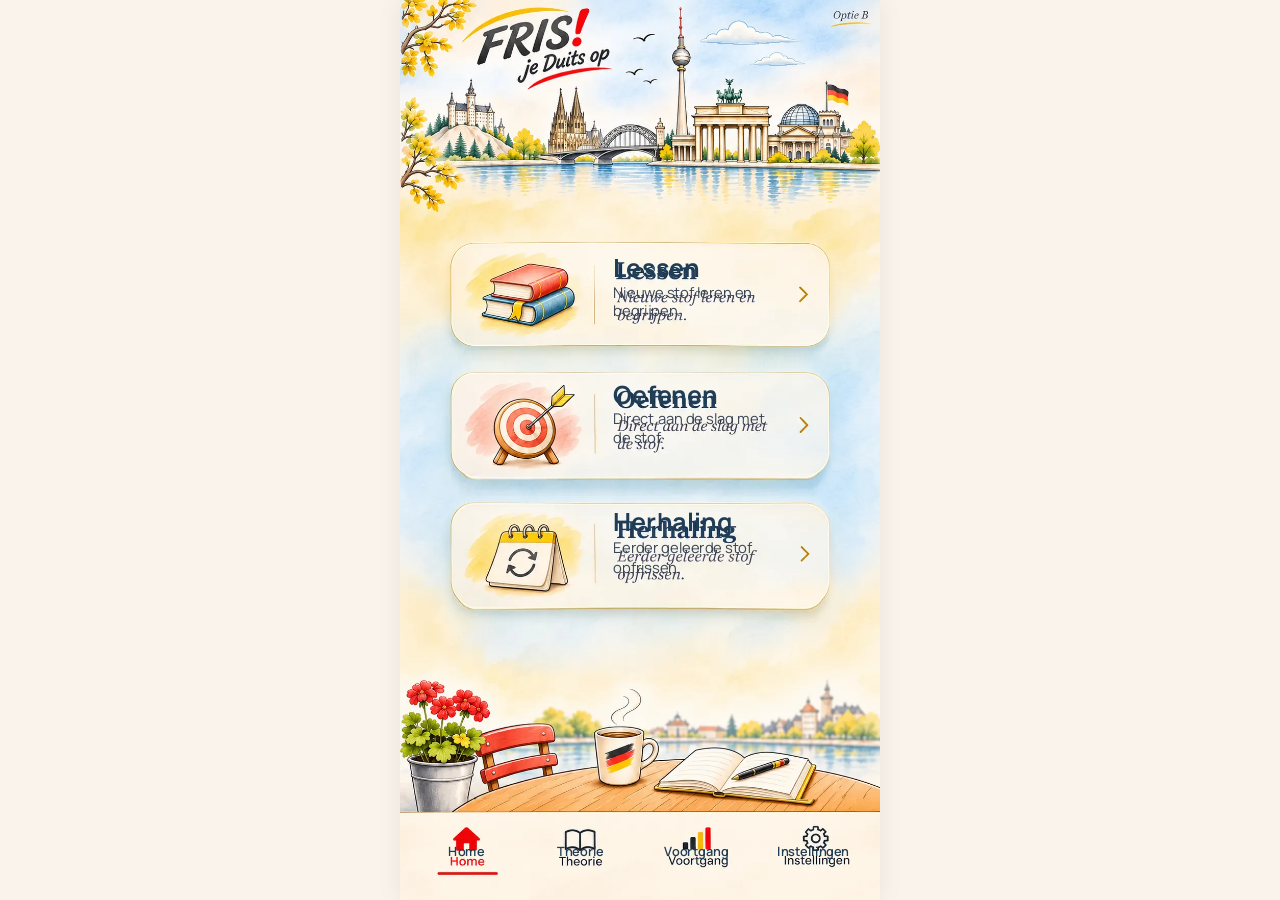
==== commit 43ab5c20: "Apply chosen Nunito Sans to A and Manrope to B while retaining original approved artwork layouts" ====
--- a/preview/optie-b/index.html
+++ b/preview/optie-b/index.html
@@ -586,8 +586,11 @@
 .phone.fris-b-theme .fris-b-composition{width:100%;height:100%!important;position:relative;overflow:hidden}
 .phone.fris-b-theme #fris-b-canvas{width:100%!important;height:100%!important;display:block}
 .phone.fris-b-theme .fris-b-composition .fris-b-tap{position:absolute!important;z-index:5!important;border:0!important;padding:0!important;background:transparent!important;cursor:pointer}
-.phone.fris-b-theme:not(:has(.fris-b-composition))>header.hero{background-image:url('../art/fris-b-goedgekeurd.webp')!important}
-</style>
+.phone.fris-b-theme:not(:has(.fris-b-composition))>header.hero{background-image:url('../art/fris-fontbase-b.webp')!important}
+</style>
+
+<link rel="preconnect" href="https://fonts.googleapis.com"><link rel="preconnect" href="https://fonts.gstatic.com" crossorigin><link href="https://fonts.googleapis.com/css2?family=Manrope:wght@400;600;700&display=swap" rel="stylesheet">
+<style id="fris-selected-font-b-20261121">.phone, .phone button, .phone input, .phone select, .phone textarea, .phone .fris-inner-intro h1, .phone .fris-inner-intro p {font-family:'Manrope',sans-serif!important}</style>
 </head>
 <body>
 <div class="phone fris-b-theme">
@@ -770,6 +773,16 @@
    }
    return offset;
  };
+
+ // Independent, editable interface lettering; the approved artwork remains untouched elsewhere.
+ ctx.textBaseline='alphabetic';ctx.textAlign='left';
+ ctx.fillStyle='#203d56';ctx.font='700 49px "Manrope", sans-serif';
+ [["Lessen",418,530],["Oefenen",418,760],["Herhaling",418,990]].forEach(([text,x,y])=>ctx.fillText(text,x,mapY(y)));
+ ctx.fillStyle='#394454';ctx.font='400 29px "Manrope", sans-serif';
+ [["Nieuwe stof leren en",418,570],["begrijpen.",418,606],["Direct aan de slag met",418,799],["de stof.",418,836],["Eerder geleerde stof",418,1034],["opfrissen.",418,1072]].forEach(([text,x,y])=>ctx.fillText(text,x,mapY(y)));
+ ctx.fillStyle='#203d56';ctx.font='600 25px "Manrope", sans-serif';ctx.textAlign='center';
+ [["Home",130,1585],["Theorie",354,1585],["Voortgang",581,1585],["Instellingen",810,1585]].forEach(([text,x,y])=>ctx.fillText(text,x,mapY(y)));
+ ctx.textAlign='left';
  shell.querySelectorAll('[data-b-top]').forEach(btn=>{
   const top=mapY(Number(btn.dataset.bTop));
   const bottom=mapY(Number(btn.dataset.bBottom));
@@ -783,6 +796,8 @@
 }
 window.addEventListener('resize',()=>requestAnimationFrame(drawBHome));
 window.addEventListener('orientationchange',()=>requestAnimationFrame(drawBHome));
+document.fonts.load('700 49px "Manrope"').then(()=>requestAnimationFrame(drawBHome)).catch(()=>{});
+
 
 function render(){
 const areaKey=['home','skills','setup','started','lessons'].includes(state.screen)?'home':state.screen;
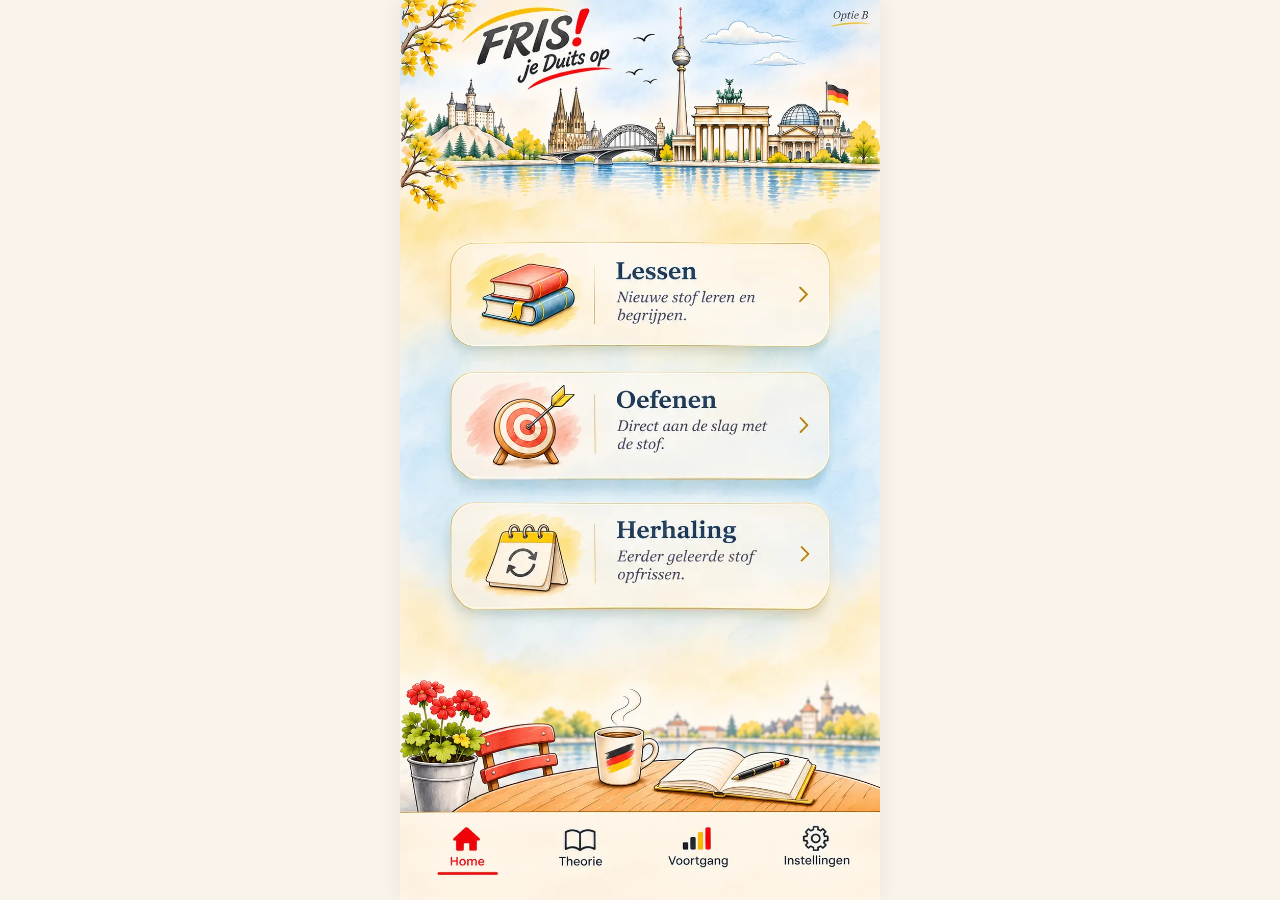
==== commit a1d6a4b2: "Revert broken font overlay on both approved FRIS app designs" ====
--- a/preview/optie-b/index.html
+++ b/preview/optie-b/index.html
@@ -586,11 +586,8 @@
 .phone.fris-b-theme .fris-b-composition{width:100%;height:100%!important;position:relative;overflow:hidden}
 .phone.fris-b-theme #fris-b-canvas{width:100%!important;height:100%!important;display:block}
 .phone.fris-b-theme .fris-b-composition .fris-b-tap{position:absolute!important;z-index:5!important;border:0!important;padding:0!important;background:transparent!important;cursor:pointer}
-.phone.fris-b-theme:not(:has(.fris-b-composition))>header.hero{background-image:url('../art/fris-fontbase-b.webp')!important}
-</style>
-
-<link rel="preconnect" href="https://fonts.googleapis.com"><link rel="preconnect" href="https://fonts.gstatic.com" crossorigin><link href="https://fonts.googleapis.com/css2?family=Manrope:wght@400;600;700&display=swap" rel="stylesheet">
-<style id="fris-selected-font-b-20261121">.phone, .phone button, .phone input, .phone select, .phone textarea, .phone .fris-inner-intro h1, .phone .fris-inner-intro p {font-family:'Manrope',sans-serif!important}</style>
+.phone.fris-b-theme:not(:has(.fris-b-composition))>header.hero{background-image:url('../art/fris-b-goedgekeurd.webp')!important}
+</style>
 </head>
 <body>
 <div class="phone fris-b-theme">
@@ -773,16 +770,6 @@
    }
    return offset;
  };
-
- // Independent, editable interface lettering; the approved artwork remains untouched elsewhere.
- ctx.textBaseline='alphabetic';ctx.textAlign='left';
- ctx.fillStyle='#203d56';ctx.font='700 49px "Manrope", sans-serif';
- [["Lessen",418,530],["Oefenen",418,760],["Herhaling",418,990]].forEach(([text,x,y])=>ctx.fillText(text,x,mapY(y)));
- ctx.fillStyle='#394454';ctx.font='400 29px "Manrope", sans-serif';
- [["Nieuwe stof leren en",418,570],["begrijpen.",418,606],["Direct aan de slag met",418,799],["de stof.",418,836],["Eerder geleerde stof",418,1034],["opfrissen.",418,1072]].forEach(([text,x,y])=>ctx.fillText(text,x,mapY(y)));
- ctx.fillStyle='#203d56';ctx.font='600 25px "Manrope", sans-serif';ctx.textAlign='center';
- [["Home",130,1585],["Theorie",354,1585],["Voortgang",581,1585],["Instellingen",810,1585]].forEach(([text,x,y])=>ctx.fillText(text,x,mapY(y)));
- ctx.textAlign='left';
  shell.querySelectorAll('[data-b-top]').forEach(btn=>{
   const top=mapY(Number(btn.dataset.bTop));
   const bottom=mapY(Number(btn.dataset.bBottom));
@@ -796,8 +783,6 @@
 }
 window.addEventListener('resize',()=>requestAnimationFrame(drawBHome));
 window.addEventListener('orientationchange',()=>requestAnimationFrame(drawBHome));
-document.fonts.load('700 49px "Manrope"').then(()=>requestAnimationFrame(drawBHome)).catch(()=>{});
-
 
 function render(){
 const areaKey=['home','skills','setup','started','lessons'].includes(state.screen)?'home':state.screen;
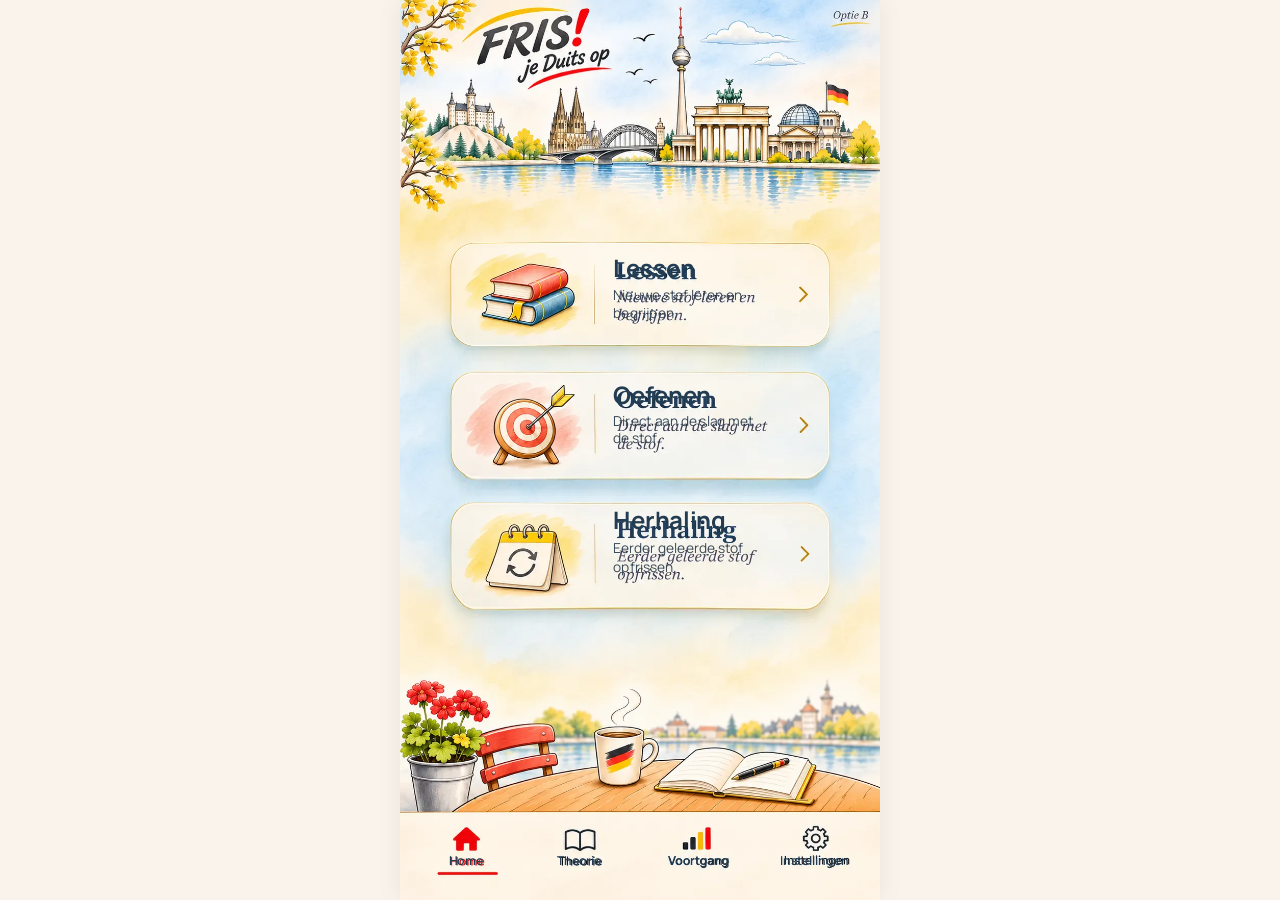
==== commit 6136563f: "Apply Nunito Sans to A and Manrope to B on cleaned approved art without duplicate typography" ====
--- a/preview/optie-b/index.html
+++ b/preview/optie-b/index.html
@@ -586,7 +586,13 @@
 .phone.fris-b-theme .fris-b-composition{width:100%;height:100%!important;position:relative;overflow:hidden}
 .phone.fris-b-theme #fris-b-canvas{width:100%!important;height:100%!important;display:block}
 .phone.fris-b-theme .fris-b-composition .fris-b-tap{position:absolute!important;z-index:5!important;border:0!important;padding:0!important;background:transparent!important;cursor:pointer}
-.phone.fris-b-theme:not(:has(.fris-b-composition))>header.hero{background-image:url('../art/fris-b-goedgekeurd.webp')!important}
+.phone.fris-b-theme:not(:has(.fris-b-composition))>header.hero{background-image:url('../art/fris-typography-clean-b.webp')!important}
+</style>
+
+<link rel="preconnect" href="https://fonts.googleapis.com"><link rel="preconnect" href="https://fonts.gstatic.com" crossorigin>
+<link rel="stylesheet" href="https://fonts.googleapis.com/css2?family=Manrope:wght@400;600;700&display=swap">
+<style id="fris-20261121-correct-typography-b">
+.phone,.phone button,.phone input,.phone select,.phone textarea,.phone .fris-inner-intro h1,.phone .fris-inner-intro p,.phone .page-inner{font-family:'Manrope',Arial,sans-serif!important}
 </style>
 </head>
 <body>
@@ -770,6 +776,16 @@
    }
    return offset;
  };
+
+ // Canvas lettering is drawn only over a verified text-free copy of the original image.
+ ctx.save();ctx.textAlign='left';ctx.textBaseline='alphabetic';
+ ctx.fillStyle='#223c51';ctx.font='700 47px "Manrope", Arial, sans-serif';
+ [["Lessen",418,530],["Oefenen",418,759],["Herhaling",418,987]].forEach(([t,x,y])=>ctx.fillText(t,x,mapY(y)));
+ ctx.fillStyle='#394957';ctx.font='400 27px "Manrope", Arial, sans-serif';
+ [["Nieuwe stof leren en",418,575],["begrijpen.",418,609],["Direct aan de slag met",418,803],["de stof.",418,837],["Eerder geleerde stof",418,1034],["opfrissen.",418,1070]].forEach(([t,x,y])=>ctx.fillText(t,x,mapY(y)));
+ ctx.textAlign='center';ctx.fillStyle='#223c51';ctx.font='600 24px "Manrope", Arial, sans-serif';
+ [["Home",129,1604],["Theorie",351,1604],["Voortgang",586,1604],["Instellingen",812,1604]].forEach(([t,x,y])=>ctx.fillText(t,x,mapY(y)));
+ ctx.restore();
  shell.querySelectorAll('[data-b-top]').forEach(btn=>{
   const top=mapY(Number(btn.dataset.bTop));
   const bottom=mapY(Number(btn.dataset.bBottom));
@@ -783,6 +799,9 @@
 }
 window.addEventListener('resize',()=>requestAnimationFrame(drawBHome));
 window.addEventListener('orientationchange',()=>requestAnimationFrame(drawBHome));
+// Await exact webfont before re-painting editable menu and navigation labels.
+Promise.all([document.fonts.load('700 47px "Manrope"'),document.fonts.load('400 27px "Manrope"'),document.fonts.load('600 24px "Manrope"')]).then(()=>requestAnimationFrame(drawBHome)).catch(()=>{});
+
 
 function render(){
 const areaKey=['home','skills','setup','started','lessons'].includes(state.screen)?'home':state.screen;
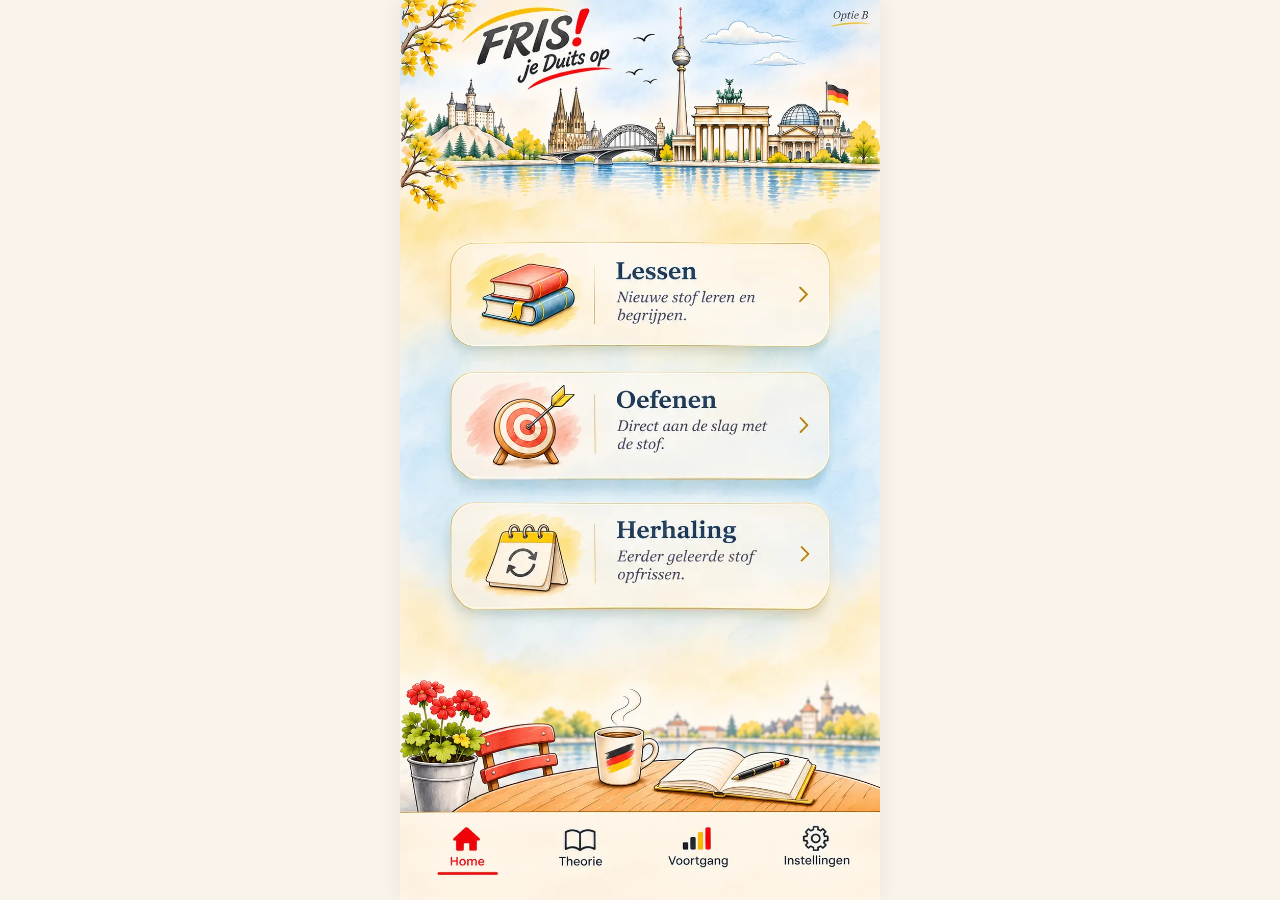
==== commit 86f1f119: "Restore original approved A and B after failed typography replacement" ====
--- a/preview/optie-b/index.html
+++ b/preview/optie-b/index.html
@@ -586,13 +586,7 @@
 .phone.fris-b-theme .fris-b-composition{width:100%;height:100%!important;position:relative;overflow:hidden}
 .phone.fris-b-theme #fris-b-canvas{width:100%!important;height:100%!important;display:block}
 .phone.fris-b-theme .fris-b-composition .fris-b-tap{position:absolute!important;z-index:5!important;border:0!important;padding:0!important;background:transparent!important;cursor:pointer}
-.phone.fris-b-theme:not(:has(.fris-b-composition))>header.hero{background-image:url('../art/fris-typography-clean-b.webp')!important}
-</style>
-
-<link rel="preconnect" href="https://fonts.googleapis.com"><link rel="preconnect" href="https://fonts.gstatic.com" crossorigin>
-<link rel="stylesheet" href="https://fonts.googleapis.com/css2?family=Manrope:wght@400;600;700&display=swap">
-<style id="fris-20261121-correct-typography-b">
-.phone,.phone button,.phone input,.phone select,.phone textarea,.phone .fris-inner-intro h1,.phone .fris-inner-intro p,.phone .page-inner{font-family:'Manrope',Arial,sans-serif!important}
+.phone.fris-b-theme:not(:has(.fris-b-composition))>header.hero{background-image:url('../art/fris-b-goedgekeurd.webp')!important}
 </style>
 </head>
 <body>
@@ -776,16 +770,6 @@
    }
    return offset;
  };
-
- // Canvas lettering is drawn only over a verified text-free copy of the original image.
- ctx.save();ctx.textAlign='left';ctx.textBaseline='alphabetic';
- ctx.fillStyle='#223c51';ctx.font='700 47px "Manrope", Arial, sans-serif';
- [["Lessen",418,530],["Oefenen",418,759],["Herhaling",418,987]].forEach(([t,x,y])=>ctx.fillText(t,x,mapY(y)));
- ctx.fillStyle='#394957';ctx.font='400 27px "Manrope", Arial, sans-serif';
- [["Nieuwe stof leren en",418,575],["begrijpen.",418,609],["Direct aan de slag met",418,803],["de stof.",418,837],["Eerder geleerde stof",418,1034],["opfrissen.",418,1070]].forEach(([t,x,y])=>ctx.fillText(t,x,mapY(y)));
- ctx.textAlign='center';ctx.fillStyle='#223c51';ctx.font='600 24px "Manrope", Arial, sans-serif';
- [["Home",129,1604],["Theorie",351,1604],["Voortgang",586,1604],["Instellingen",812,1604]].forEach(([t,x,y])=>ctx.fillText(t,x,mapY(y)));
- ctx.restore();
  shell.querySelectorAll('[data-b-top]').forEach(btn=>{
   const top=mapY(Number(btn.dataset.bTop));
   const bottom=mapY(Number(btn.dataset.bBottom));
@@ -799,9 +783,6 @@
 }
 window.addEventListener('resize',()=>requestAnimationFrame(drawBHome));
 window.addEventListener('orientationchange',()=>requestAnimationFrame(drawBHome));
-// Await exact webfont before re-painting editable menu and navigation labels.
-Promise.all([document.fonts.load('700 47px "Manrope"'),document.fonts.load('400 27px "Manrope"'),document.fonts.load('600 24px "Manrope"')]).then(()=>requestAnimationFrame(drawBHome)).catch(()=>{});
-
 
 function render(){
 const areaKey=['home','skills','setup','started','lessons'].includes(state.screen)?'home':state.screen;
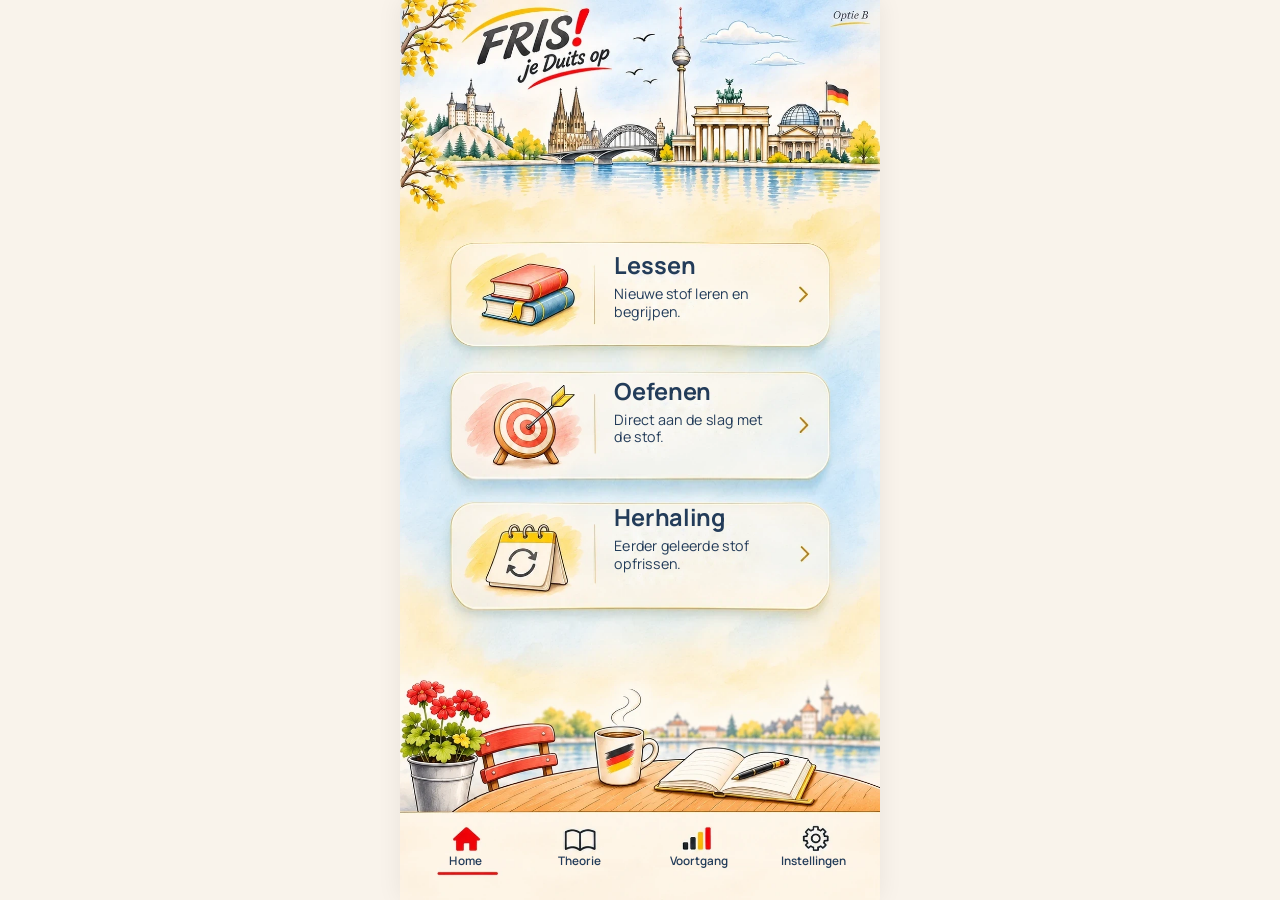
==== commit 416f9030: "Replace embedded FRIS UI labels correctly: preserve original artwork and icons, render A Nunito Sans" ====
--- a/preview/optie-b/index.html
+++ b/preview/optie-b/index.html
@@ -587,6 +587,13 @@
 .phone.fris-b-theme #fris-b-canvas{width:100%!important;height:100%!important;display:block}
 .phone.fris-b-theme .fris-b-composition .fris-b-tap{position:absolute!important;z-index:5!important;border:0!important;padding:0!important;background:transparent!important;cursor:pointer}
 .phone.fris-b-theme:not(:has(.fris-b-composition))>header.hero{background-image:url('../art/fris-b-goedgekeurd.webp')!important}
+</style>
+
+<link rel="preconnect" href="https://fonts.googleapis.com">
+<link rel="preconnect" href="https://fonts.gstatic.com" crossorigin>
+<link href="https://fonts.googleapis.com/css2?family=Manrope:wght@400;600;700&display=swap" rel="stylesheet">
+<style id="fris-verified-typography-20261121">
+.phone,.phone button,.phone input,.phone select,.phone textarea,.phone .fris-inner-intro h1,.phone .fris-inner-intro p{font-family:'Manrope',Arial,sans-serif!important}
 </style>
 </head>
 <body>
@@ -730,7 +737,7 @@
 // Precisely render the approved Optie B image at the original aspect ratio.
 // Only blank watercolor intervals may grow on taller screens, never text or illustrations.
 const frisBArt=new Image();
-frisBArt.src='../art/fris-b-goedgekeurd.webp';
+frisBArt.src='../art/fris-type-clean-b.webp';
 frisBArt.addEventListener('load',()=>requestAnimationFrame(drawBHome));
 const frisApprovedBands=[[414,454,0.15],[674,689,0.2],[895,919,0.2],[1122,1210,0.45]].map(([start,end,share])=>({start,end,share}));
 function drawBHome(){
@@ -770,6 +777,16 @@
    }
    return offset;
  };
+
+ // Verified typography only: the source image is text-free; all original hotspots are retained.
+ ctx.save();ctx.textAlign='left';ctx.textBaseline='alphabetic';ctx.fillStyle='#233c59';
+ ctx.font='700 46px "Manrope",Arial,sans-serif';
+ [["Lessen",420,523],["Oefenen",420,752],["Herhaling",420,981]].forEach(([t,x,y])=>ctx.fillText(t,x,mapY(y)));
+ ctx.font='400 28px "Manrope",Arial,sans-serif';
+ [["Nieuwe stof leren en",420,573],["begrijpen.",420,607],["Direct aan de slag met",420,801],["de stof.",420,835],["Eerder geleerde stof",420,1029],["opfrissen.",420,1064]].forEach(([t,x,y])=>ctx.fillText(t,x,mapY(y)));
+ ctx.textAlign='center';ctx.font='600 23px "Manrope",Arial,sans-serif';
+ [["Home",129,1604],["Theorie",352,1604],["Voortgang",586,1604],["Instellingen",811,1604]].forEach(([t,x,y])=>ctx.fillText(t,x,mapY(y)));
+ ctx.restore();
  shell.querySelectorAll('[data-b-top]').forEach(btn=>{
   const top=mapY(Number(btn.dataset.bTop));
   const bottom=mapY(Number(btn.dataset.bBottom));
@@ -783,6 +800,9 @@
 }
 window.addEventListener('resize',()=>requestAnimationFrame(drawBHome));
 window.addEventListener('orientationchange',()=>requestAnimationFrame(drawBHome));
+ Promise.all([document.fonts.load('700 46px "Manrope"'),document.fonts.load('400 28px "Manrope"'),document.fonts.load('600 23px "Manrope"')])
+  .then(()=>requestAnimationFrame(drawBHome)).catch(()=>{});
+
 
 function render(){
 const areaKey=['home','skills','setup','started','lessons'].includes(state.screen)?'home':state.screen;
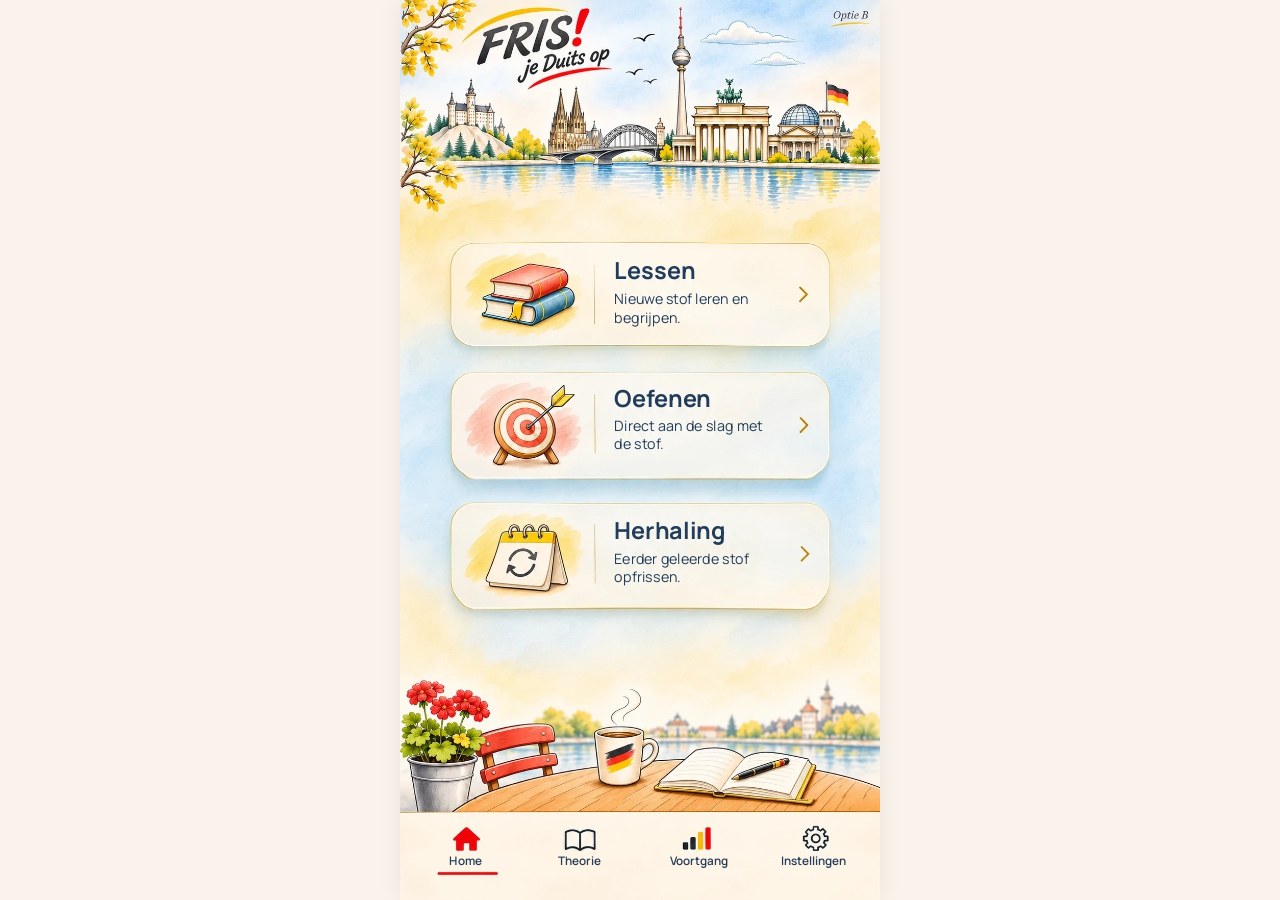
==== commit dfe3e159: "Refine A/B typography baselines to original artwork, align three menu rows and A footer labels" ====
--- a/preview/optie-b/index.html
+++ b/preview/optie-b/index.html
@@ -781,9 +781,9 @@
  // Verified typography only: the source image is text-free; all original hotspots are retained.
  ctx.save();ctx.textAlign='left';ctx.textBaseline='alphabetic';ctx.fillStyle='#233c59';
  ctx.font='700 46px "Manrope",Arial,sans-serif';
- [["Lessen",420,523],["Oefenen",420,752],["Herhaling",420,981]].forEach(([t,x,y])=>ctx.fillText(t,x,mapY(y)));
+ [["Lessen",420,533],["Oefenen",420,766],["Herhaling",420,1005]].forEach(([t,x,y])=>ctx.fillText(t,x,mapY(y)));
  ctx.font='400 28px "Manrope",Arial,sans-serif';
- [["Nieuwe stof leren en",420,573],["begrijpen.",420,607],["Direct aan de slag met",420,801],["de stof.",420,835],["Eerder geleerde stof",420,1029],["opfrissen.",420,1064]].forEach(([t,x,y])=>ctx.fillText(t,x,mapY(y)));
+ [["Nieuwe stof leren en",420,582],["begrijpen.",420,619],["Direct aan de slag met",420,813],["de stof.",420,847],["Eerder geleerde stof",420,1055],["opfrissen.",420,1090]].forEach(([t,x,y])=>ctx.fillText(t,x,mapY(y)));
  ctx.textAlign='center';ctx.font='600 23px "Manrope",Arial,sans-serif';
  [["Home",129,1604],["Theorie",352,1604],["Voortgang",586,1604],["Instellingen",811,1604]].forEach(([t,x,y])=>ctx.fillText(t,x,mapY(y)));
  ctx.restore();
